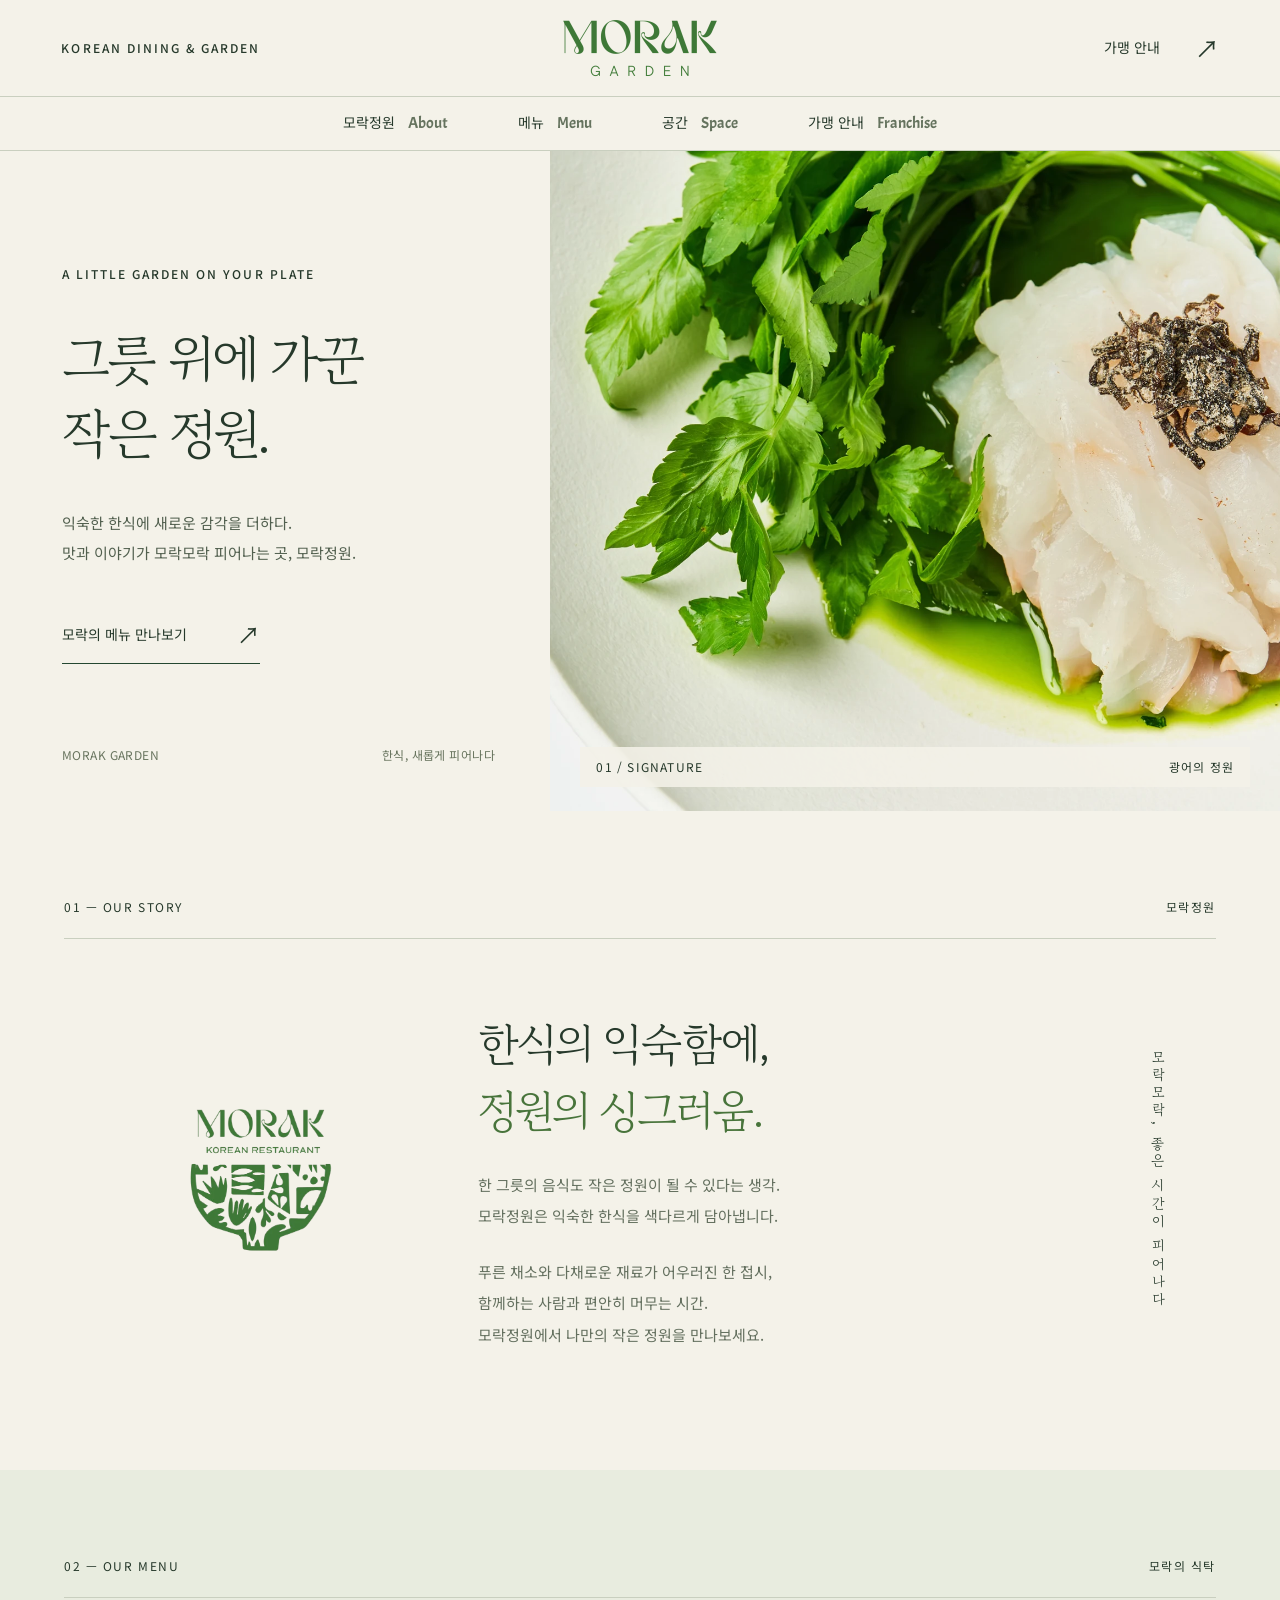
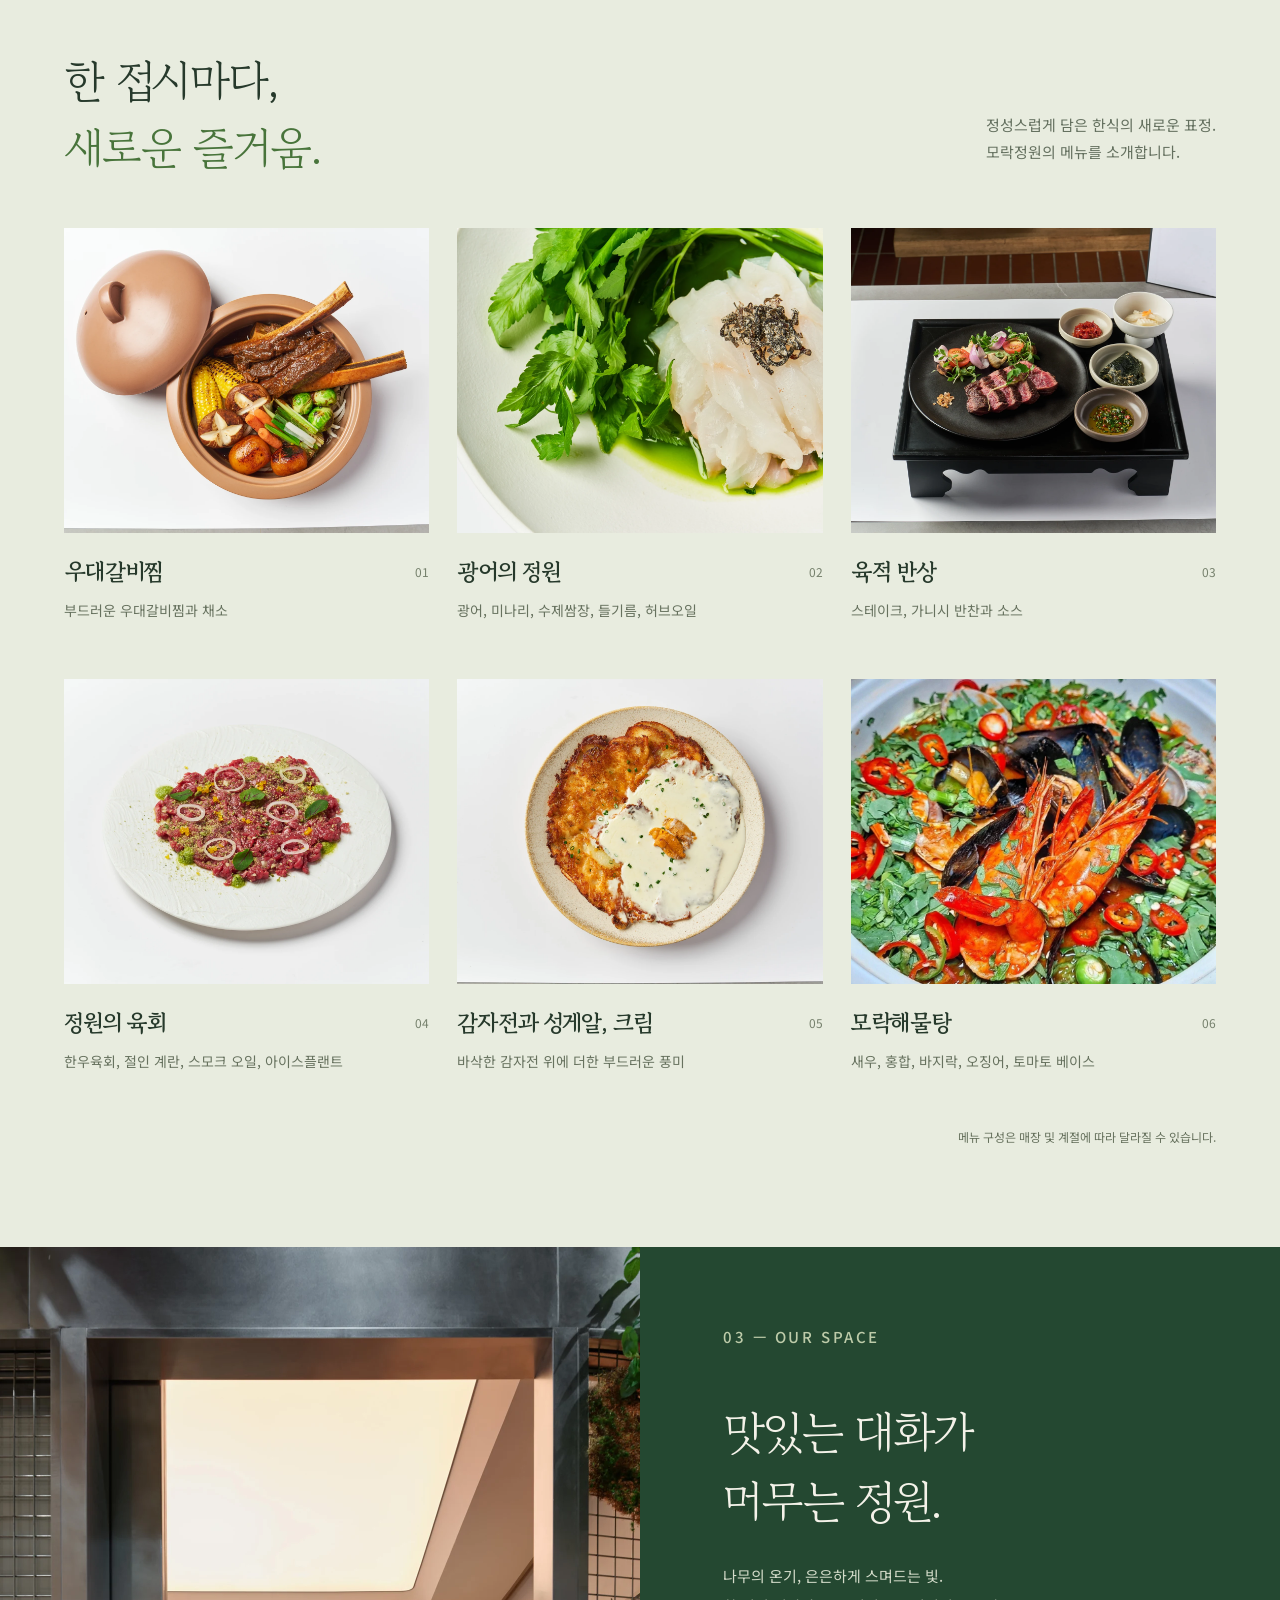
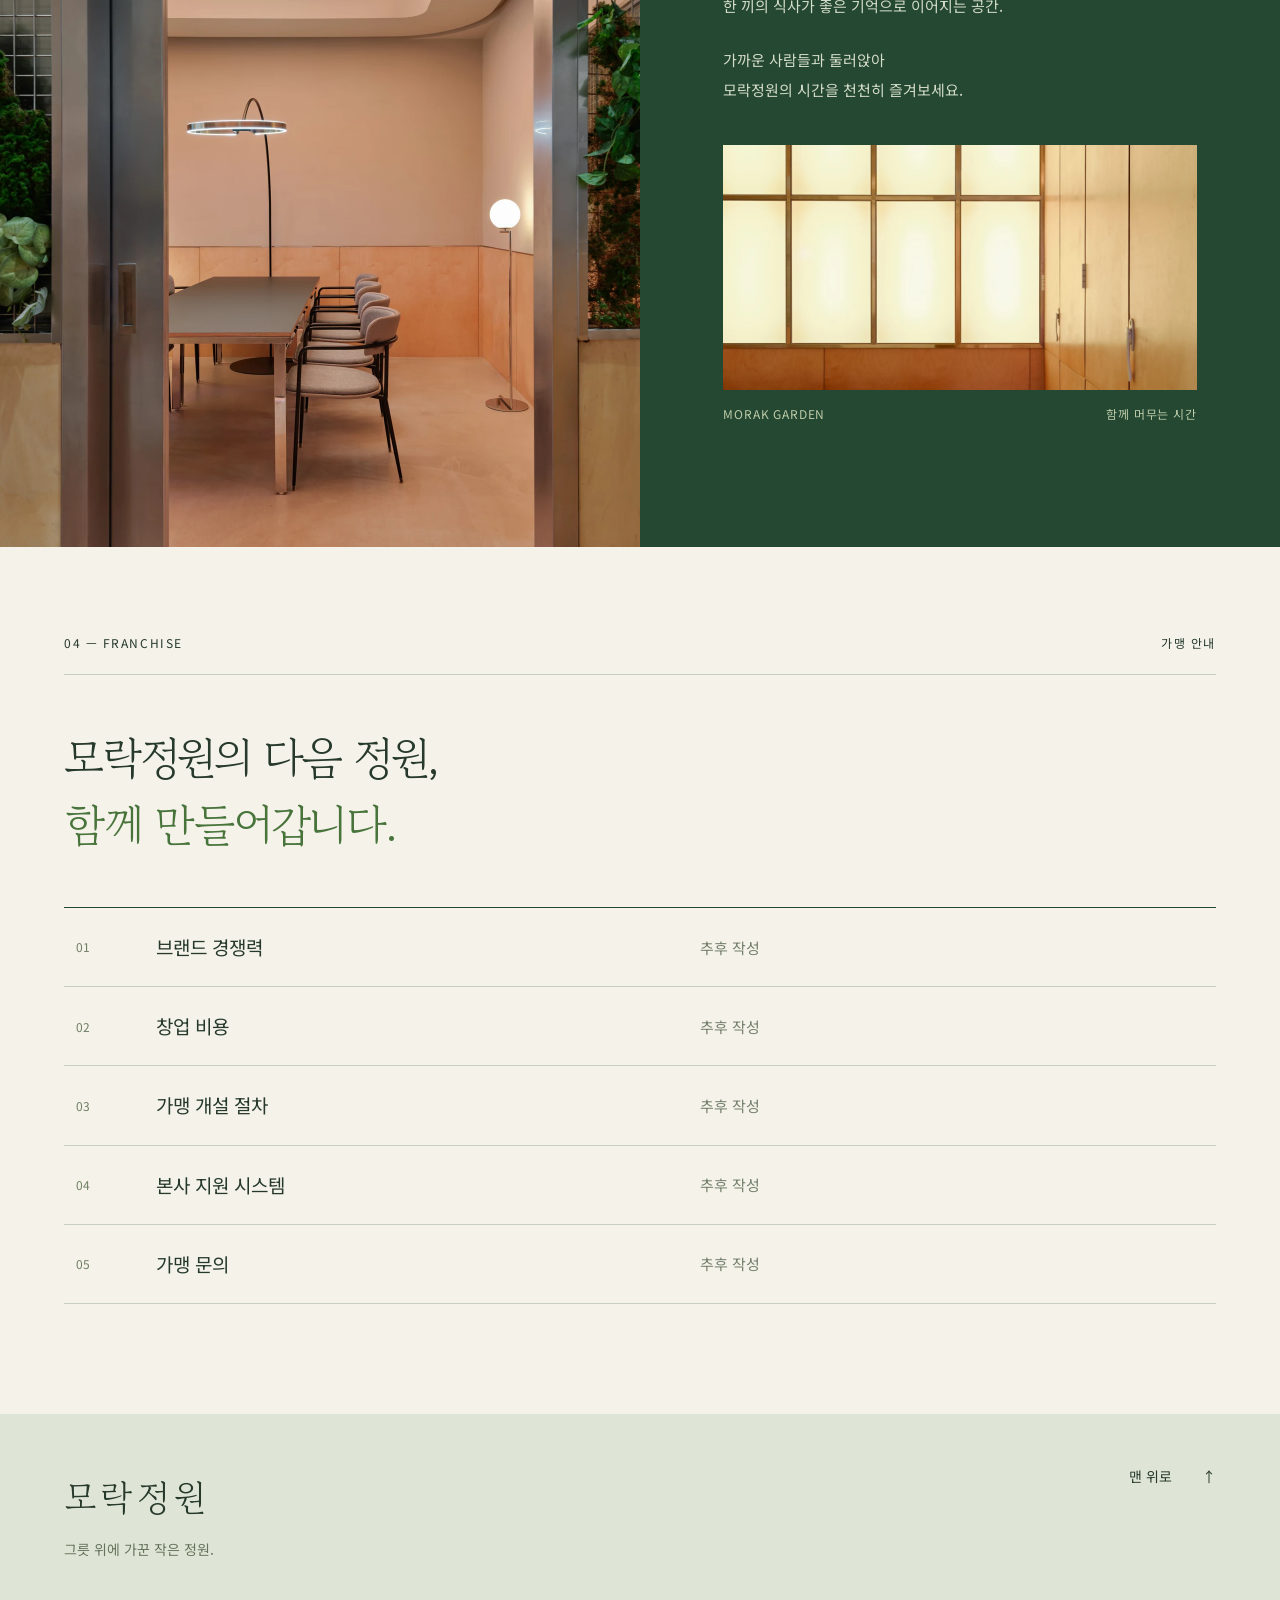
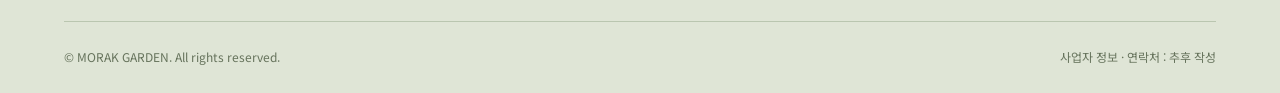
==== index.html @ 345f4d99 "Add files via upload" ====
<!doctype html>
<html lang="ko">
<head>
<meta charset="utf-8"><meta name="viewport" content="width=device-width,initial-scale=1">
<title>모락정원 | 그릇 위에 가꾼 작은 정원</title>
<meta name="description" content="그릇 위에 가꾼 작은 정원, 모락정원. 한식을 새롭게 즐기는 메뉴와 따뜻한 공간을 만나보세요.">
<link rel="icon" href="favicon.svg" type="image/svg+xml">
<link rel="preconnect" href="https://fonts.googleapis.com"><link rel="preconnect" href="https://fonts.gstatic.com" crossorigin>
<link href="https://fonts.googleapis.com/css2?family=Gowun+Batang:wght@400;700&family=Noto+Sans+KR:wght@400;500;600&family=Acme&display=swap" rel="stylesheet">
<link rel="stylesheet" href="style.css"><script src="main.js" defer></script>
</head>
<body>
<a class="skip" href="#main">본문 바로가기</a>
<header class="header">
<div class="header-top"><span class="eyebrow">KOREAN DINING & GARDEN</span><a class="brand" href="#" aria-label="모락정원 홈"><img src="assets/logo.webp" alt="MORAK GARDEN" width="170" height="66"></a><a class="inquire" href="#franchise">가맹 안내 <span aria-hidden="true">↗</span></a><button class="nav-toggle" aria-expanded="false" aria-controls="navigation" aria-label="메뉴 열기"><span></span><span></span></button></div>
<nav id="navigation" aria-label="주요 메뉴"><a href="#about">모락정원 <span>About</span></a><a href="#menu">메뉴 <span>Menu</span></a><a href="#space">공간 <span>Space</span></a><a href="#franchise">가맹 안내 <span>Franchise</span></a></nav>
</header>
<main id="main">
<section class="hero" aria-labelledby="hero-title"><div class="hero-copy"><p class="eyebrow">A LITTLE GARDEN ON YOUR PLATE</p><h1 id="hero-title">그릇 위에 가꾼<br>작은 정원.</h1><p class="hero-desc">익숙한 한식에 새로운 감각을 더하다.<br>맛과 이야기가 모락모락 피어나는 곳, 모락정원.</p><a class="text-link" href="#menu">모락의 메뉴 만나보기 <span aria-hidden="true">↗</span></a><div class="hero-foot"><span>MORAK GARDEN</span><span>한식, 새롭게 피어나다</span></div></div><div class="hero-photo"><img src="assets/flatfish.webp" alt="미나리와 초록 채소를 곁들여 정원처럼 담아낸 광어의 정원" fetchpriority="high" width="1400" height="1400"><div class="photo-caption"><span>01 / SIGNATURE</span><span>광어의 정원</span></div></div></section>
<section id="about" class="about section"><div class="section-kicker"><span>01 — OUR STORY</span><span>모락정원</span></div><div class="story"><img class="emblem" src="assets/emblem.webp" alt="모락정원 브랜드 심볼" width="160" height="190" loading="lazy"><div><h2>한식의 익숙함에,<br><em>정원의 싱그러움.</em></h2><p>한 그릇의 음식도 작은 정원이 될 수 있다는 생각.<br>모락정원은 익숙한 한식을 색다르게 담아냅니다.</p><p>푸른 채소와 다채로운 재료가 어우러진 한 접시,<br>함께하는 사람과 편안히 머무는 시간.<br>모락정원에서 나만의 작은 정원을 만나보세요.</p></div><span class="vertical">모락모락, 좋은 시간이 피어나다</span></div></section>
<section id="menu" class="menu-section section"><div class="section-kicker"><span>02 — OUR MENU</span><span>모락의 식탁</span></div><div class="section-heading"><h2>한 접시마다,<br><em>새로운 즐거움.</em></h2><p>정성스럽게 담은 한식의 새로운 표정.<br>모락정원의 메뉴를 소개합니다.</p></div><div class="menu-grid">
<article class="dish"><div class="dish-image"><img src="assets/galbi.webp" alt="채소와 함께 담긴 우대갈비찜" width="1000" height="800" loading="lazy"></div><div class="dish-title"><h3>우대갈비찜</h3><span>01</span></div><p>부드러운 우대갈비찜과 채소</p></article>
<article class="dish"><div class="dish-image"><img src="assets/flatfish.webp" alt="미나리와 광어가 어우러진 광어의 정원" width="1000" height="800" loading="lazy"></div><div class="dish-title"><h3>광어의 정원</h3><span>02</span></div><p>광어, 미나리, 수제쌈장, 들기름, 허브오일</p></article>
<article class="dish"><div class="dish-image"><img src="assets/yukjeok.webp" alt="스테이크와 반찬으로 구성된 육적 반상" width="1000" height="800" loading="lazy"></div><div class="dish-title"><h3>육적 반상</h3><span>03</span></div><p>스테이크, 가니시 반찬과 소스</p></article>
<article class="dish"><div class="dish-image"><img src="assets/tartare.webp" alt="꽃처럼 펼쳐 담은 정원의 육회" width="1000" height="800" loading="lazy"></div><div class="dish-title"><h3>정원의 육회</h3><span>04</span></div><p>한우육회, 절인 계란, 스모크 오일, 아이스플랜트</p></article>
<article class="dish"><div class="dish-image"><img src="assets/potato.webp" alt="크림을 곁들인 노릇한 감자전" width="1000" height="800" loading="lazy"></div><div class="dish-title"><h3>감자전과 성게알, 크림</h3><span>05</span></div><p>바삭한 감자전 위에 더한 부드러운 풍미</p></article>
<article class="dish"><div class="dish-image"><img src="assets/seafood.webp" alt="새우와 조개를 푸짐하게 담은 모락해물탕" width="1000" height="800" loading="lazy"></div><div class="dish-title"><h3>모락해물탕</h3><span>06</span></div><p>새우, 홍합, 바지락, 오징어, 토마토 베이스</p></article>
</div><p class="menu-note">메뉴 구성은 매장 및 계절에 따라 달라질 수 있습니다.</p></section>
<section id="space" class="space-section"><div class="space-photo"><img src="assets/room.webp" alt="나무 테이블과 따뜻한 조명이 있는 모락정원의 공간" width="1100" height="1500" loading="lazy"></div><div class="space-copy"><p class="eyebrow">03 — OUR SPACE</p><h2>맛있는 대화가<br>머무는 정원.</h2><p>나무의 온기, 은은하게 스며드는 빛.<br>한 끼의 식사가 좋은 기억으로 이어지는 공간.</p><p>가까운 사람들과 둘러앉아<br>모락정원의 시간을 천천히 즐겨보세요.</p><img src="assets/space.webp" alt="창을 통해 은은한 빛이 들어오는 모락정원 테이블" width="700" height="650" loading="lazy"><div class="space-caption"><span>MORAK GARDEN</span><span>함께 머무는 시간</span></div></div></section>
<section id="franchise" class="franchise section"><div class="section-kicker"><span>04 — FRANCHISE</span><span>가맹 안내</span></div><div class="section-heading"><h2>모락정원의 다음 정원,<br><em>함께 만들어갑니다.</em></h2></div><div class="franchise-list"><div><span>01</span><h3>브랜드 경쟁력</h3><p>추후 작성</p></div><div><span>02</span><h3>창업 비용</h3><p>추후 작성</p></div><div><span>03</span><h3>가맹 개설 절차</h3><p>추후 작성</p></div><div><span>04</span><h3>본사 지원 시스템</h3><p>추후 작성</p></div><div><span>05</span><h3>가맹 문의</h3><p>추후 작성</p></div></div></section>
</main>
<footer><div class="footer-main"><div><div class="footer-logo">모락정원</div><p>그릇 위에 가꾼 작은 정원.</p></div><a href="#" class="top-link">맨 위로 <span aria-hidden="true">↑</span></a></div><div class="footer-bottom"><span>© MORAK GARDEN. All rights reserved.</span><span>사업자 정보 · 연락처 : 추후 작성</span></div></footer>
</body></html>
---- style.css ----
:root{--green:#244831;--brand:#48743b;--cream:#f4f2e9;--ink:#26392b;--line:#c9cfbf;--serif:'Gowun Batang',Batang,serif;--sans:'Noto Sans KR','Malgun Gothic',sans-serif}*{box-sizing:border-box}html{scroll-behavior:smooth;scroll-padding-top:142px}body{margin:0;color:var(--ink);background:var(--cream);font:16px/1.8 var(--sans);word-break:keep-all}a{color:inherit;text-decoration:none}button{font:inherit}img{max-width:100%;display:block}a:focus-visible,button:focus-visible{outline:3px solid #a27034;outline-offset:6px}.skip{position:fixed;top:-80px;left:10px;z-index:20;background:white;padding:12px}.skip:focus{top:10px}.header{background:var(--cream);position:sticky;top:0;z-index:10}.header-top{height:97px;display:flex;align-items:center;justify-content:space-between;max-width:1440px;margin:auto;padding:0 4.8%;position:relative;border-bottom:1px solid var(--line)}.eyebrow{font-size:12px;letter-spacing:.17em;font-weight:500}.brand{position:absolute;left:50%;transform:translateX(-50%)}.brand img{width:160px;height:66px;object-fit:cover}.inquire{font-size:14px;display:flex;gap:35px;align-items:center}.inquire span{font-size:24px}nav{display:flex;justify-content:center;gap:70px;align-items:center;height:54px;border-bottom:1px solid var(--line)}nav a{font-size:14px}nav a span{font-family:'Acme',sans-serif;margin-left:9px;font-size:16px;color:#65735e}nav a:hover{color:var(--brand)}.nav-toggle{display:none}.hero{display:grid;grid-template-columns:43% 57%;min-height:660px}.hero-copy{padding:85px 10% 30px 11.2%;display:flex;flex-direction:column;justify-content:center}.hero h1{font-family:var(--serif);font-size:clamp(38px,4.2vw,68px);font-weight:400;letter-spacing:-.065em;line-height:1.38;margin:24px 0}.hero-desc{font-size:15px;line-height:2;color:#52604f}.text-link{align-self:flex-start;font-size:14px;display:flex;gap:50px;align-items:center;border-bottom:1px solid var(--green);padding:8px 0;margin-top:23px}.text-link span{font-size:23px}.hero-foot{margin-top:80px;display:flex;justify-content:space-between;gap:20px;font-size:12px;letter-spacing:.04em;color:#69755f}.hero-photo{position:relative;overflow:hidden;background:#e9eae5}.hero-photo>img{height:100%;width:100%;object-fit:cover;min-height:660px}.photo-caption{position:absolute;left:30px;right:30px;bottom:24px;display:flex;justify-content:space-between;font-size:12px;letter-spacing:.1em;background:#f4f2e9df;padding:9px 16px}.section{padding:85px max(5%,calc((100vw - 1320px)/2)) 100px}.section-kicker{display:flex;justify-content:space-between;padding-bottom:20px;border-bottom:1px solid var(--line);font-size:12px;letter-spacing:.13em}.story{display:grid;grid-template-columns:1fr 2fr auto;align-items:center;gap:70px;padding:70px 4% 20px}.emblem{width:165px;height:200px;object-fit:contain;margin:auto}.story h2,.section-heading h2,.space-copy h2{font-family:var(--serif);font-size:clamp(32px,3.5vw,49px);line-height:1.5;font-weight:400;letter-spacing:-.05em;margin:0 0 26px}em{font-style:normal;color:var(--brand)}.story p{color:#64705f;font-size:15px;line-height:2.1;margin:24px 0 0}.vertical{writing-mode:vertical-rl;letter-spacing:.26em;font-size:14px;font-family:var(--serif)}.menu-section{background:#e8ecdf}.section-heading{display:flex;justify-content:space-between;gap:30px;align-items:end;margin:48px 0}.section-heading h2{margin:0}.section-heading>p{font-size:15px;color:#64705f}.menu-grid{display:grid;grid-template-columns:repeat(3,1fr);gap:50px 28px}.dish-image{overflow:hidden;aspect-ratio:1.2;background:white}.dish-image img{width:100%;height:100%;object-fit:cover;transition:transform .7s}.dish:hover img{transform:scale(1.045)}.dish-title{display:flex;justify-content:space-between;align-items:center;margin-top:18px}.dish-title h3{font-family:var(--serif);font-weight:700;font-size:23px;margin:0;letter-spacing:-.05em}.dish-title span{font-size:12px;color:#76816d}.dish p{font-size:14px;color:#67725f;margin:6px 0}.menu-note{margin:45px 0 0;font-size:12px;color:#66715d;text-align:right}.space-section{display:grid;grid-template-columns:1fr 1fr;background:var(--green);color:var(--cream)}.space-photo{min-height:900px}.space-photo img{height:100%;width:100%;object-fit:cover}.space-copy{padding:75px 13% 55px}.space-copy .eyebrow{color:#bdcba9;margin:0 0 45px}.space-copy h2{font-size:46px}.space-copy p{font-size:15px;line-height:2;color:#d3dbc9;margin:24px 0}.space-copy>img{width:100%;height:245px;object-fit:cover;margin-top:40px}.space-caption{display:flex;justify-content:space-between;font-size:12px;letter-spacing:.07em;margin-top:13px;color:#bdcba9}.franchise{padding-bottom:110px}.franchise-list{margin-top:50px;border-top:1px solid var(--green)}.franchise-list>div{display:grid;grid-template-columns:80px 1fr 1fr;align-items:center;border-bottom:1px solid var(--line);padding:22px 12px}.franchise-list span{font-size:12px;color:#6f7f64}.franchise-list h3{font-size:19px;font-weight:400;margin:0}.franchise-list p{color:#75806d;font-size:15px;margin:0;padding-left:20px}footer{background:#dfe5d6;padding:50px 5% 25px}.footer-main{display:flex;align-items:start;justify-content:space-between}.footer-logo{font-family:var(--serif);font-size:36px;letter-spacing:.12em}.footer-main p{font-size:14px;margin-top:8px;color:#66735c}.top-link{font-size:14px;display:flex;gap:30px}.footer-bottom{border-top:1px solid #bac6b0;padding-top:24px;margin-top:45px;display:flex;justify-content:space-between;font-size:12px;color:#66735c}@media(min-width:1600px){.hero{min-height:740px}.hero-photo>img{min-height:740px}}@media(max-width:1000px){.header-top>.eyebrow{font-size:10px;max-width:120px}.hero-copy{padding-top:45px}.hero-foot{flex-direction:column;gap:2px}.hero{min-height:580px}.hero-photo>img{min-height:580px}.story{gap:35px;grid-template-columns:1fr 2.5fr}.vertical{display:none}.space-photo{min-height:780px}.space-copy{padding:55px 9%}.space-copy h2{font-size:36px}.dish-title h3{font-size:20px}}@media(max-width:700px){html{scroll-padding-top:80px}.header-top{height:78px;padding:0 6%}.header-top>.eyebrow,.inquire{display:none}.brand{left:6%;transform:none}.brand img{width:132px;height:55px}.nav-toggle{display:flex;flex-direction:column;gap:7px;background:none;border:0;margin-left:auto;padding:14px 0 14px 14px}.nav-toggle span{width:25px;height:1px;background:var(--green)}nav{display:none;height:auto;gap:0;padding:15px 6% 24px}nav.open{display:flex;flex-direction:column;align-items:stretch}nav a{padding:10px 0;border-bottom:1px solid var(--line)}nav a span{float:right}.hero{grid-template-columns:1fr;min-height:0}.hero-copy{padding:38px 7% 33px}.hero .eyebrow{font-size:10px;margin-bottom:0}.hero h1{font-size:43px;line-height:1.4;margin:20px 0 16px}.hero-desc{font-size:14px}.hero-foot{display:none}.text-link{margin-top:12px}.hero-photo{height:400px}.hero-photo>img{min-height:0;height:100%;object-position:center}.photo-caption{left:18px;right:18px;bottom:16px;font-size:10px}.section{padding:55px 6% 65px}.section-kicker{font-size:10px}.story{padding:42px 0 0;display:flex;flex-direction:column;align-items:flex-start;gap:28px}.emblem{width:105px;height:130px;margin:0}.story h2,.section-heading h2{font-size:32px}.story p{font-size:14px}.section-heading{display:block;margin:35px 0}.section-heading>p{font-size:14px;margin:22px 0 0}.menu-grid{grid-template-columns:repeat(2,1fr);gap:30px 14px}.dish-image{aspect-ratio:1}.dish-title{align-items:flex-start;gap:4px;margin-top:12px}.dish-title h3{font-size:18px;line-height:1.55}.dish-title span{font-size:10px;padding-top:4px}.dish p{font-size:12px;line-height:1.8}.menu-note{text-align:left}.space-section{grid-template-columns:1fr}.space-photo{min-height:0;height:520px}.space-copy{padding:42px 7%}.space-copy .eyebrow{margin-bottom:25px}.space-copy h2{font-size:36px}.space-copy>img{height:260px;margin-top:30px}.franchise-list>div{grid-template-columns:35px 1fr 90px;padding:23px 0;gap:8px}.franchise-list h3{font-size:16px}.franchise-list p{font-size:14px;padding:0;text-align:right}.footer-bottom{flex-direction:column;gap:12px}.footer-logo{font-size:29px}.top-link{font-size:12px;gap:18px}}@media(prefers-reduced-motion:reduce){html{scroll-behavior:auto}.dish-image img{transition:none}}
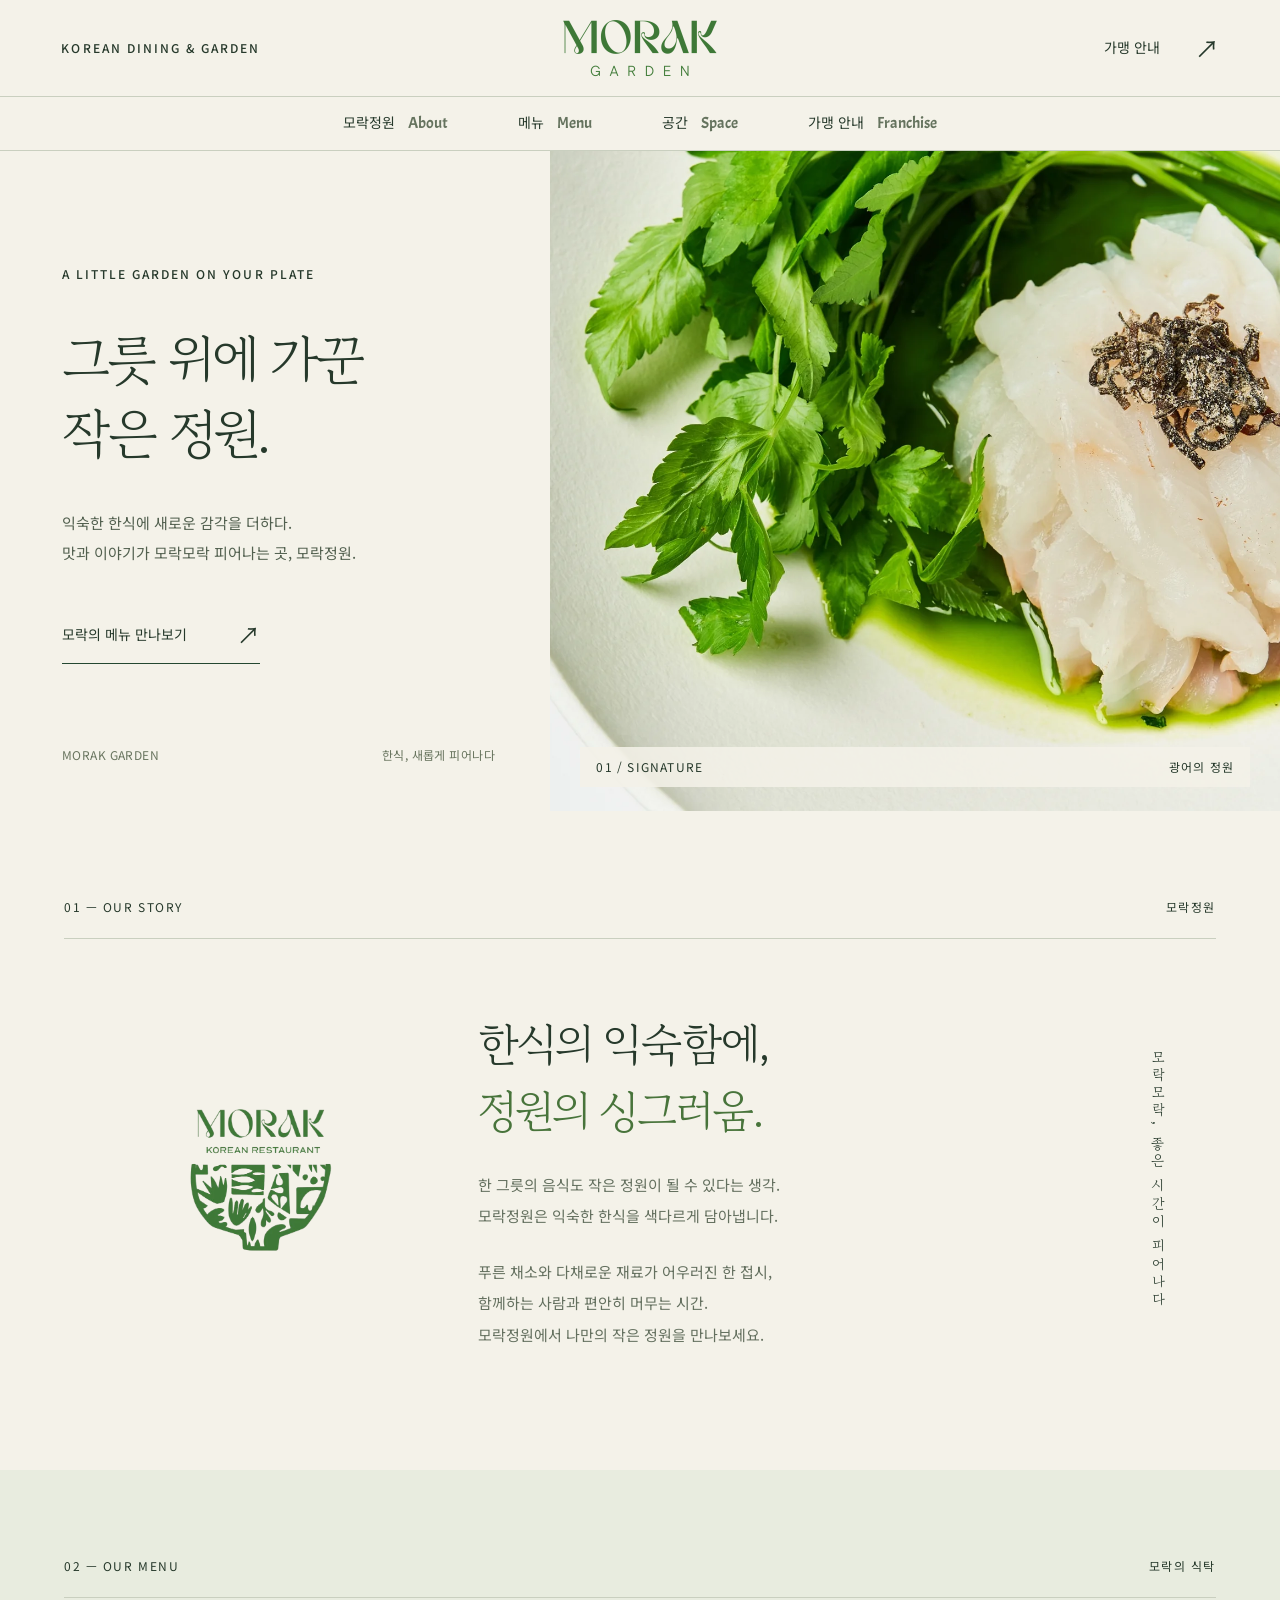
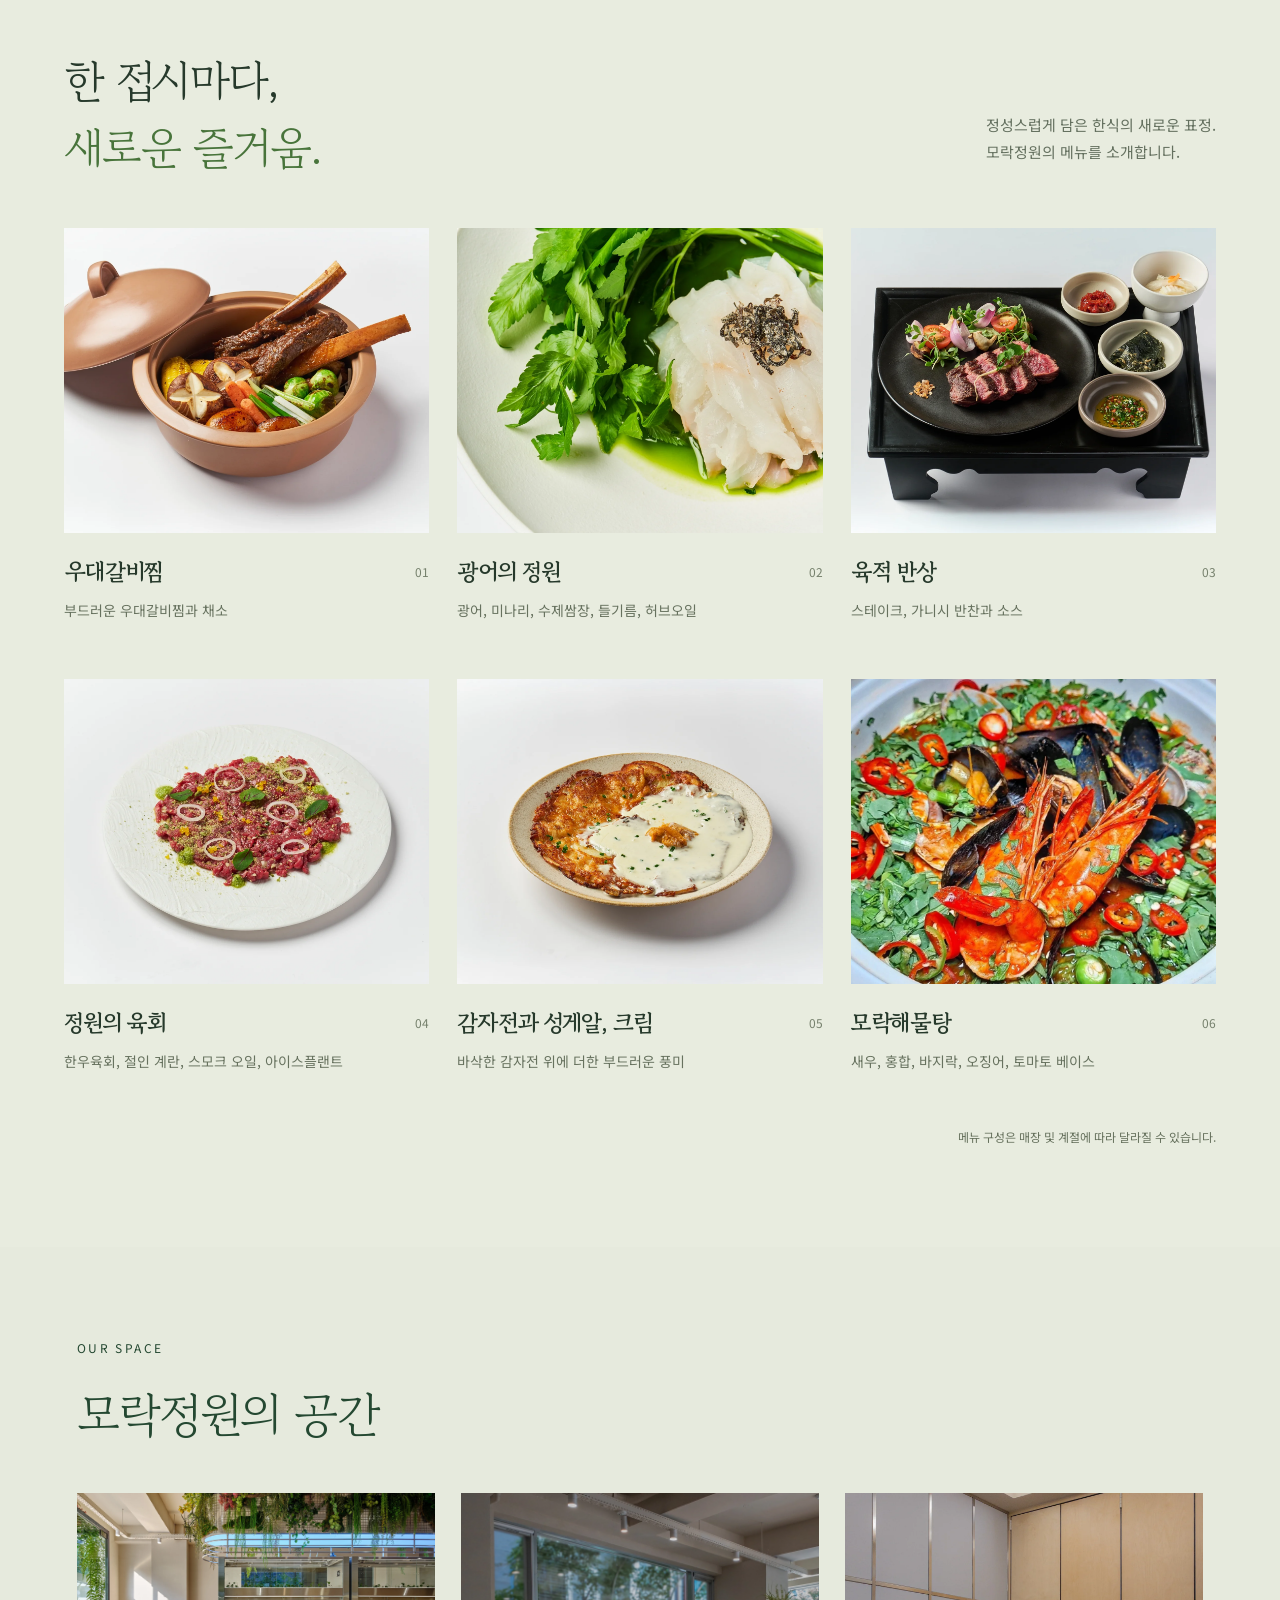
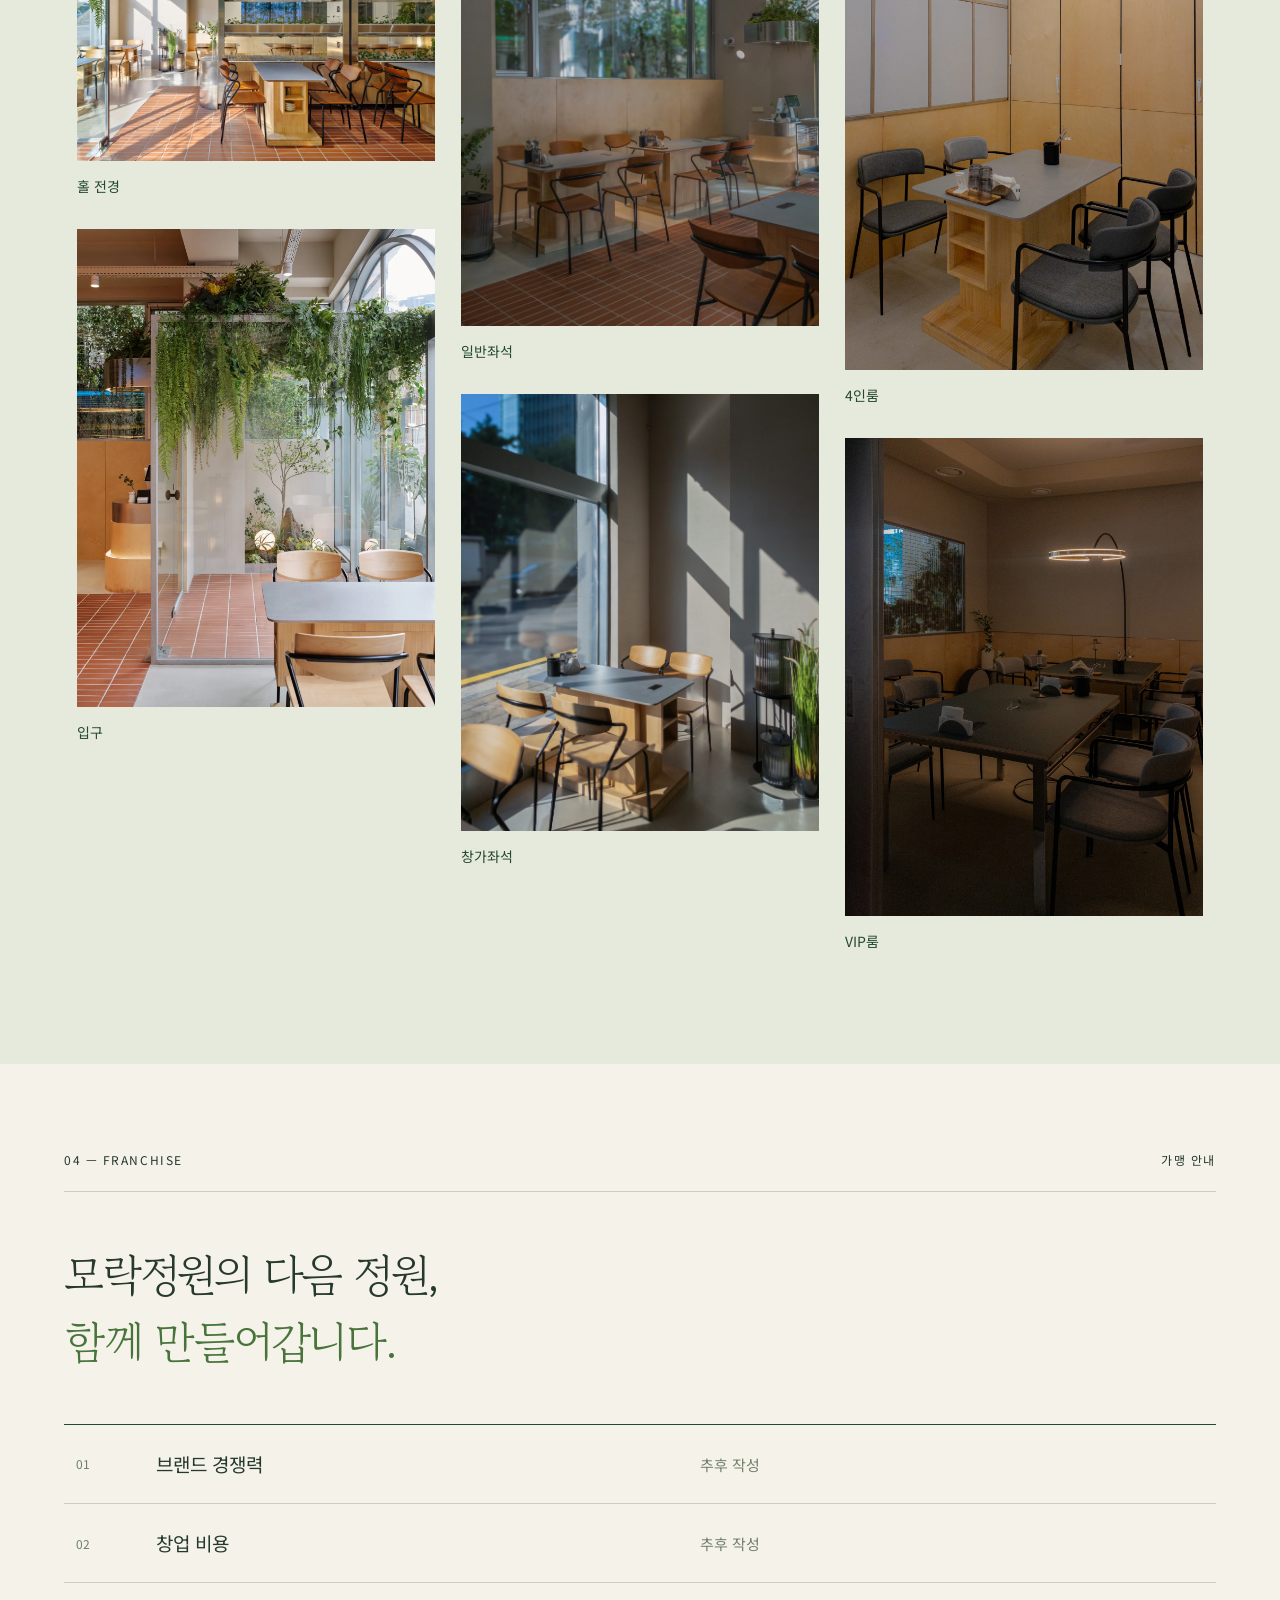
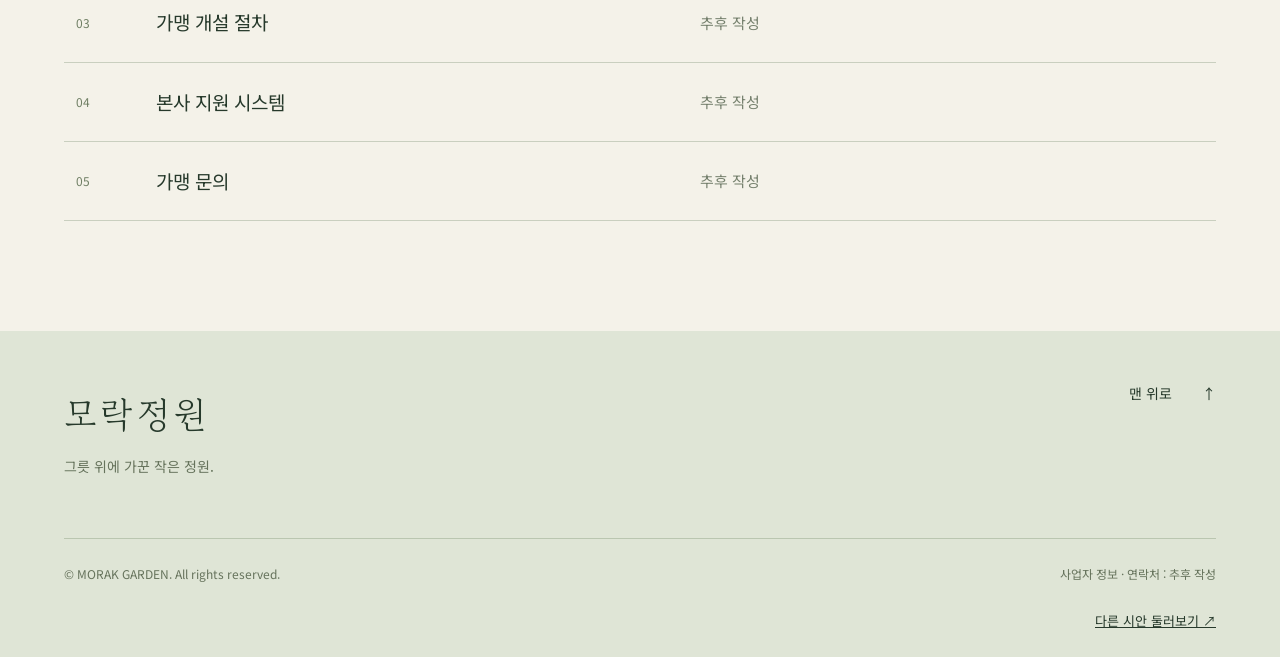
==== commit 5402c2a9: "Update three designs with current restaurant photos and space gallery" ====
--- a/index.html
+++ b/index.html
@@ -8,7 +8,7 @@
 <link rel="preconnect" href="https://fonts.googleapis.com"><link rel="preconnect" href="https://fonts.gstatic.com" crossorigin>
 <link href="https://fonts.googleapis.com/css2?family=Gowun+Batang:wght@400;700&family=Noto+Sans+KR:wght@400;500;600&family=Acme&display=swap" rel="stylesheet">
 <link rel="stylesheet" href="style.css"><script src="main.js" defer></script>
-</head>
+<link rel="stylesheet" href="designs/interiors.css"><script src="designs/spaces.js" defer></script></head>
 <body>
 <a class="skip" href="#main">본문 바로가기</a>
 <header class="header">
@@ -16,18 +16,17 @@
 <nav id="navigation" aria-label="주요 메뉴"><a href="#about">모락정원 <span>About</span></a><a href="#menu">메뉴 <span>Menu</span></a><a href="#space">공간 <span>Space</span></a><a href="#franchise">가맹 안내 <span>Franchise</span></a></nav>
 </header>
 <main id="main">
-<section class="hero" aria-labelledby="hero-title"><div class="hero-copy"><p class="eyebrow">A LITTLE GARDEN ON YOUR PLATE</p><h1 id="hero-title">그릇 위에 가꾼<br>작은 정원.</h1><p class="hero-desc">익숙한 한식에 새로운 감각을 더하다.<br>맛과 이야기가 모락모락 피어나는 곳, 모락정원.</p><a class="text-link" href="#menu">모락의 메뉴 만나보기 <span aria-hidden="true">↗</span></a><div class="hero-foot"><span>MORAK GARDEN</span><span>한식, 새롭게 피어나다</span></div></div><div class="hero-photo"><img src="assets/flatfish.webp" alt="미나리와 초록 채소를 곁들여 정원처럼 담아낸 광어의 정원" fetchpriority="high" width="1400" height="1400"><div class="photo-caption"><span>01 / SIGNATURE</span><span>광어의 정원</span></div></div></section>
+<section class="hero" aria-labelledby="hero-title"><div class="hero-copy"><p class="eyebrow">A LITTLE GARDEN ON YOUR PLATE</p><h1 id="hero-title">그릇 위에 가꾼<br>작은 정원.</h1><p class="hero-desc">익숙한 한식에 새로운 감각을 더하다.<br>맛과 이야기가 모락모락 피어나는 곳, 모락정원.</p><a class="text-link" href="#menu">모락의 메뉴 만나보기 <span aria-hidden="true">↗</span></a><div class="hero-foot"><span>MORAK GARDEN</span><span>한식, 새롭게 피어나다</span></div></div><div class="hero-photo"><img src="assets/food-flatfish.webp" alt="미나리와 초록 채소를 곁들여 정원처럼 담아낸 광어의 정원" fetchpriority="high" width="1800" height="1200"><div class="photo-caption"><span>01 / SIGNATURE</span><span>광어의 정원</span></div></div></section>
 <section id="about" class="about section"><div class="section-kicker"><span>01 — OUR STORY</span><span>모락정원</span></div><div class="story"><img class="emblem" src="assets/emblem.webp" alt="모락정원 브랜드 심볼" width="160" height="190" loading="lazy"><div><h2>한식의 익숙함에,<br><em>정원의 싱그러움.</em></h2><p>한 그릇의 음식도 작은 정원이 될 수 있다는 생각.<br>모락정원은 익숙한 한식을 색다르게 담아냅니다.</p><p>푸른 채소와 다채로운 재료가 어우러진 한 접시,<br>함께하는 사람과 편안히 머무는 시간.<br>모락정원에서 나만의 작은 정원을 만나보세요.</p></div><span class="vertical">모락모락, 좋은 시간이 피어나다</span></div></section>
 <section id="menu" class="menu-section section"><div class="section-kicker"><span>02 — OUR MENU</span><span>모락의 식탁</span></div><div class="section-heading"><h2>한 접시마다,<br><em>새로운 즐거움.</em></h2><p>정성스럽게 담은 한식의 새로운 표정.<br>모락정원의 메뉴를 소개합니다.</p></div><div class="menu-grid">
-<article class="dish"><div class="dish-image"><img src="assets/galbi.webp" alt="채소와 함께 담긴 우대갈비찜" width="1000" height="800" loading="lazy"></div><div class="dish-title"><h3>우대갈비찜</h3><span>01</span></div><p>부드러운 우대갈비찜과 채소</p></article>
-<article class="dish"><div class="dish-image"><img src="assets/flatfish.webp" alt="미나리와 광어가 어우러진 광어의 정원" width="1000" height="800" loading="lazy"></div><div class="dish-title"><h3>광어의 정원</h3><span>02</span></div><p>광어, 미나리, 수제쌈장, 들기름, 허브오일</p></article>
-<article class="dish"><div class="dish-image"><img src="assets/yukjeok.webp" alt="스테이크와 반찬으로 구성된 육적 반상" width="1000" height="800" loading="lazy"></div><div class="dish-title"><h3>육적 반상</h3><span>03</span></div><p>스테이크, 가니시 반찬과 소스</p></article>
-<article class="dish"><div class="dish-image"><img src="assets/tartare.webp" alt="꽃처럼 펼쳐 담은 정원의 육회" width="1000" height="800" loading="lazy"></div><div class="dish-title"><h3>정원의 육회</h3><span>04</span></div><p>한우육회, 절인 계란, 스모크 오일, 아이스플랜트</p></article>
-<article class="dish"><div class="dish-image"><img src="assets/potato.webp" alt="크림을 곁들인 노릇한 감자전" width="1000" height="800" loading="lazy"></div><div class="dish-title"><h3>감자전과 성게알, 크림</h3><span>05</span></div><p>바삭한 감자전 위에 더한 부드러운 풍미</p></article>
-<article class="dish"><div class="dish-image"><img src="assets/seafood.webp" alt="새우와 조개를 푸짐하게 담은 모락해물탕" width="1000" height="800" loading="lazy"></div><div class="dish-title"><h3>모락해물탕</h3><span>06</span></div><p>새우, 홍합, 바지락, 오징어, 토마토 베이스</p></article>
+<article class="dish"><div class="dish-image"><img src="assets/food-galbi.webp" alt="채소와 함께 담긴 우대갈비찜" width="1800" height="1200" loading="lazy"></div><div class="dish-title"><h3>우대갈비찜</h3><span>01</span></div><p>부드러운 우대갈비찜과 채소</p></article>
+<article class="dish"><div class="dish-image"><img src="assets/food-flatfish.webp" alt="미나리와 광어가 어우러진 광어의 정원" width="1800" height="1200" loading="lazy"></div><div class="dish-title"><h3>광어의 정원</h3><span>02</span></div><p>광어, 미나리, 수제쌈장, 들기름, 허브오일</p></article>
+<article class="dish"><div class="dish-image"><img src="assets/food-yukjeok.webp" alt="스테이크와 반찬으로 구성된 육적 반상" width="1800" height="1200" loading="lazy"></div><div class="dish-title"><h3>육적 반상</h3><span>03</span></div><p>스테이크, 가니시 반찬과 소스</p></article>
+<article class="dish"><div class="dish-image"><img src="assets/food-tartare.webp" alt="꽃처럼 펼쳐 담은 정원의 육회" width="1800" height="1200" loading="lazy"></div><div class="dish-title"><h3>정원의 육회</h3><span>04</span></div><p>한우육회, 절인 계란, 스모크 오일, 아이스플랜트</p></article>
+<article class="dish"><div class="dish-image"><img src="assets/food-potato.webp" alt="크림을 곁들인 노릇한 감자전" width="1800" height="1200" loading="lazy"></div><div class="dish-title"><h3>감자전과 성게알, 크림</h3><span>05</span></div><p>바삭한 감자전 위에 더한 부드러운 풍미</p></article>
+<article class="dish"><div class="dish-image"><img src="assets/food-seafood.webp" alt="새우와 조개를 푸짐하게 담은 모락해물탕" width="1078" height="1072" loading="lazy"></div><div class="dish-title"><h3>모락해물탕</h3><span>06</span></div><p>새우, 홍합, 바지락, 오징어, 토마토 베이스</p></article>
 </div><p class="menu-note">메뉴 구성은 매장 및 계절에 따라 달라질 수 있습니다.</p></section>
-<section id="space" class="space-section"><div class="space-photo"><img src="assets/room.webp" alt="나무 테이블과 따뜻한 조명이 있는 모락정원의 공간" width="1100" height="1500" loading="lazy"></div><div class="space-copy"><p class="eyebrow">03 — OUR SPACE</p><h2>맛있는 대화가<br>머무는 정원.</h2><p>나무의 온기, 은은하게 스며드는 빛.<br>한 끼의 식사가 좋은 기억으로 이어지는 공간.</p><p>가까운 사람들과 둘러앉아<br>모락정원의 시간을 천천히 즐겨보세요.</p><img src="assets/space.webp" alt="창을 통해 은은한 빛이 들어오는 모락정원 테이블" width="700" height="650" loading="lazy"><div class="space-caption"><span>MORAK GARDEN</span><span>함께 머무는 시간</span></div></div></section>
-<section id="franchise" class="franchise section"><div class="section-kicker"><span>04 — FRANCHISE</span><span>가맹 안내</span></div><div class="section-heading"><h2>모락정원의 다음 정원,<br><em>함께 만들어갑니다.</em></h2></div><div class="franchise-list"><div><span>01</span><h3>브랜드 경쟁력</h3><p>추후 작성</p></div><div><span>02</span><h3>창업 비용</h3><p>추후 작성</p></div><div><span>03</span><h3>가맹 개설 절차</h3><p>추후 작성</p></div><div><span>04</span><h3>본사 지원 시스템</h3><p>추후 작성</p></div><div><span>05</span><h3>가맹 문의</h3><p>추후 작성</p></div></div></section>
+<section id="space" class="morak-spaces" aria-labelledby="space-title"><div class="morak-space-heading"><p>OUR SPACE</p><h2 id="space-title">모락정원의 공간</h2></div><div class="morak-space-gallery"><figure><a href="assets/space-hall.webp" target="_blank" rel="noopener" aria-label="홀 전경 사진 크게 보기"><img src="assets/space-hall.webp" alt="홀 전경" width="1800" height="1350" loading="lazy"></a><figcaption>홀 전경</figcaption></figure><figure><a href="assets/space-entrance.webp" target="_blank" rel="noopener" aria-label="입구 사진 크게 보기"><img src="assets/space-entrance.webp" alt="입구" width="1350" height="1800" loading="lazy"></a><figcaption>입구</figcaption></figure><figure><a href="assets/space-seating.webp" target="_blank" rel="noopener" aria-label="일반좌석 사진 크게 보기"><img src="assets/space-seating.webp" alt="일반좌석" width="1487" height="1800" loading="lazy"></a><figcaption>일반좌석</figcaption></figure><figure><a href="assets/space-window.webp" target="_blank" rel="noopener" aria-label="창가좌석 사진 크게 보기"><img src="assets/space-window.webp" alt="창가좌석" width="1477" height="1800" loading="lazy"></a><figcaption>창가좌석</figcaption></figure><figure><a href="assets/space-room-four.webp" target="_blank" rel="noopener" aria-label="4인룸 사진 크게 보기"><img src="assets/space-room-four.webp" alt="4인룸" width="1350" height="1800" loading="lazy"></a><figcaption>4인룸</figcaption></figure><figure><a href="assets/space-vip.webp" target="_blank" rel="noopener" aria-label="VIP룸 사진 크게 보기"><img src="assets/space-vip.webp" alt="VIP룸" width="1350" height="1800" loading="lazy"></a><figcaption>VIP룸</figcaption></figure></div></section><section id="franchise" class="franchise section"><div class="section-kicker"><span>04 — FRANCHISE</span><span>가맹 안내</span></div><div class="section-heading"><h2>모락정원의 다음 정원,<br><em>함께 만들어갑니다.</em></h2></div><div class="franchise-list"><div><span>01</span><h3>브랜드 경쟁력</h3><p>추후 작성</p></div><div><span>02</span><h3>창업 비용</h3><p>추후 작성</p></div><div><span>03</span><h3>가맹 개설 절차</h3><p>추후 작성</p></div><div><span>04</span><h3>본사 지원 시스템</h3><p>추후 작성</p></div><div><span>05</span><h3>가맹 문의</h3><p>추후 작성</p></div></div></section>
 </main>
-<footer><div class="footer-main"><div><div class="footer-logo">모락정원</div><p>그릇 위에 가꾼 작은 정원.</p></div><a href="#" class="top-link">맨 위로 <span aria-hidden="true">↑</span></a></div><div class="footer-bottom"><span>© MORAK GARDEN. All rights reserved.</span><span>사업자 정보 · 연락처 : 추후 작성</span></div></footer>
+<footer><div class="footer-main"><div><div class="footer-logo">모락정원</div><p>그릇 위에 가꾼 작은 정원.</p></div><a href="#" class="top-link">맨 위로 <span aria-hidden="true">↑</span></a></div><div class="footer-bottom"><span>© MORAK GARDEN. All rights reserved.</span><span>사업자 정보 · 연락처 : 추후 작성</span></div><a class="compare-return" href="designs/">다른 시안 둘러보기 ↗</a></footer>
 </body></html>
--- a/designs/interiors.css
+++ b/designs/interiors.css
@@ -0,0 +1,10 @@
+
+.morak-spaces{padding:90px 6% 110px;background:#e6eadd;color:#244831;scroll-margin-top:80px}
+.morak-space-heading{margin-bottom:44px}.morak-space-heading p{font-size:12px;letter-spacing:.2em;margin:0 0 18px}
+.morak-space-heading h2{font-family:'Gowun Batang',serif;font-weight:400;font-size:clamp(30px,4vw,48px);line-height:1.5;letter-spacing:-.04em;margin:0}
+.morak-space-gallery{columns:3;column-gap:26px}.morak-space-gallery figure{break-inside:avoid;margin:0 0 30px}.morak-space-gallery a{display:block;overflow:hidden}.morak-space-gallery img{display:block;width:100%;height:auto;transition:filter .2s}.morak-space-gallery a:hover img{filter:brightness(1.05)}.morak-space-gallery a:focus-visible{outline:3px solid currentColor;outline-offset:5px}.morak-space-gallery figcaption{font-size:14px;margin-top:13px;line-height:1.8}
+body:has(.cinema-hero) .morak-spaces{background:#1d352a;color:#e8ebdd}
+.compare-return{display:block;font-size:13px;margin-top:24px;text-align:right;text-decoration:underline}
+@media(max-width:1000px){.morak-space-gallery{columns:2}}
+@media(max-width:600px){.morak-spaces{padding:55px 6% 65px}.morak-space-heading{margin-bottom:30px}.morak-space-gallery{columns:1}.morak-space-gallery figure{margin-bottom:28px}}
+.space-viewer{border:0;padding:50px 20px 20px;background:#14271ef5;color:#fff;max-width:96vw;max-height:96vh}.space-viewer::backdrop{background:#000b}.space-viewer figure{margin:0;text-align:center}.space-viewer img{display:block;max-width:85vw;max-height:78vh;width:auto;height:auto;object-fit:contain}.space-viewer figcaption{padding:12px}.space-viewer button{position:absolute;right:12px;top:5px;background:none;border:0;color:#fff;font-size:34px;width:44px;height:44px;cursor:pointer}
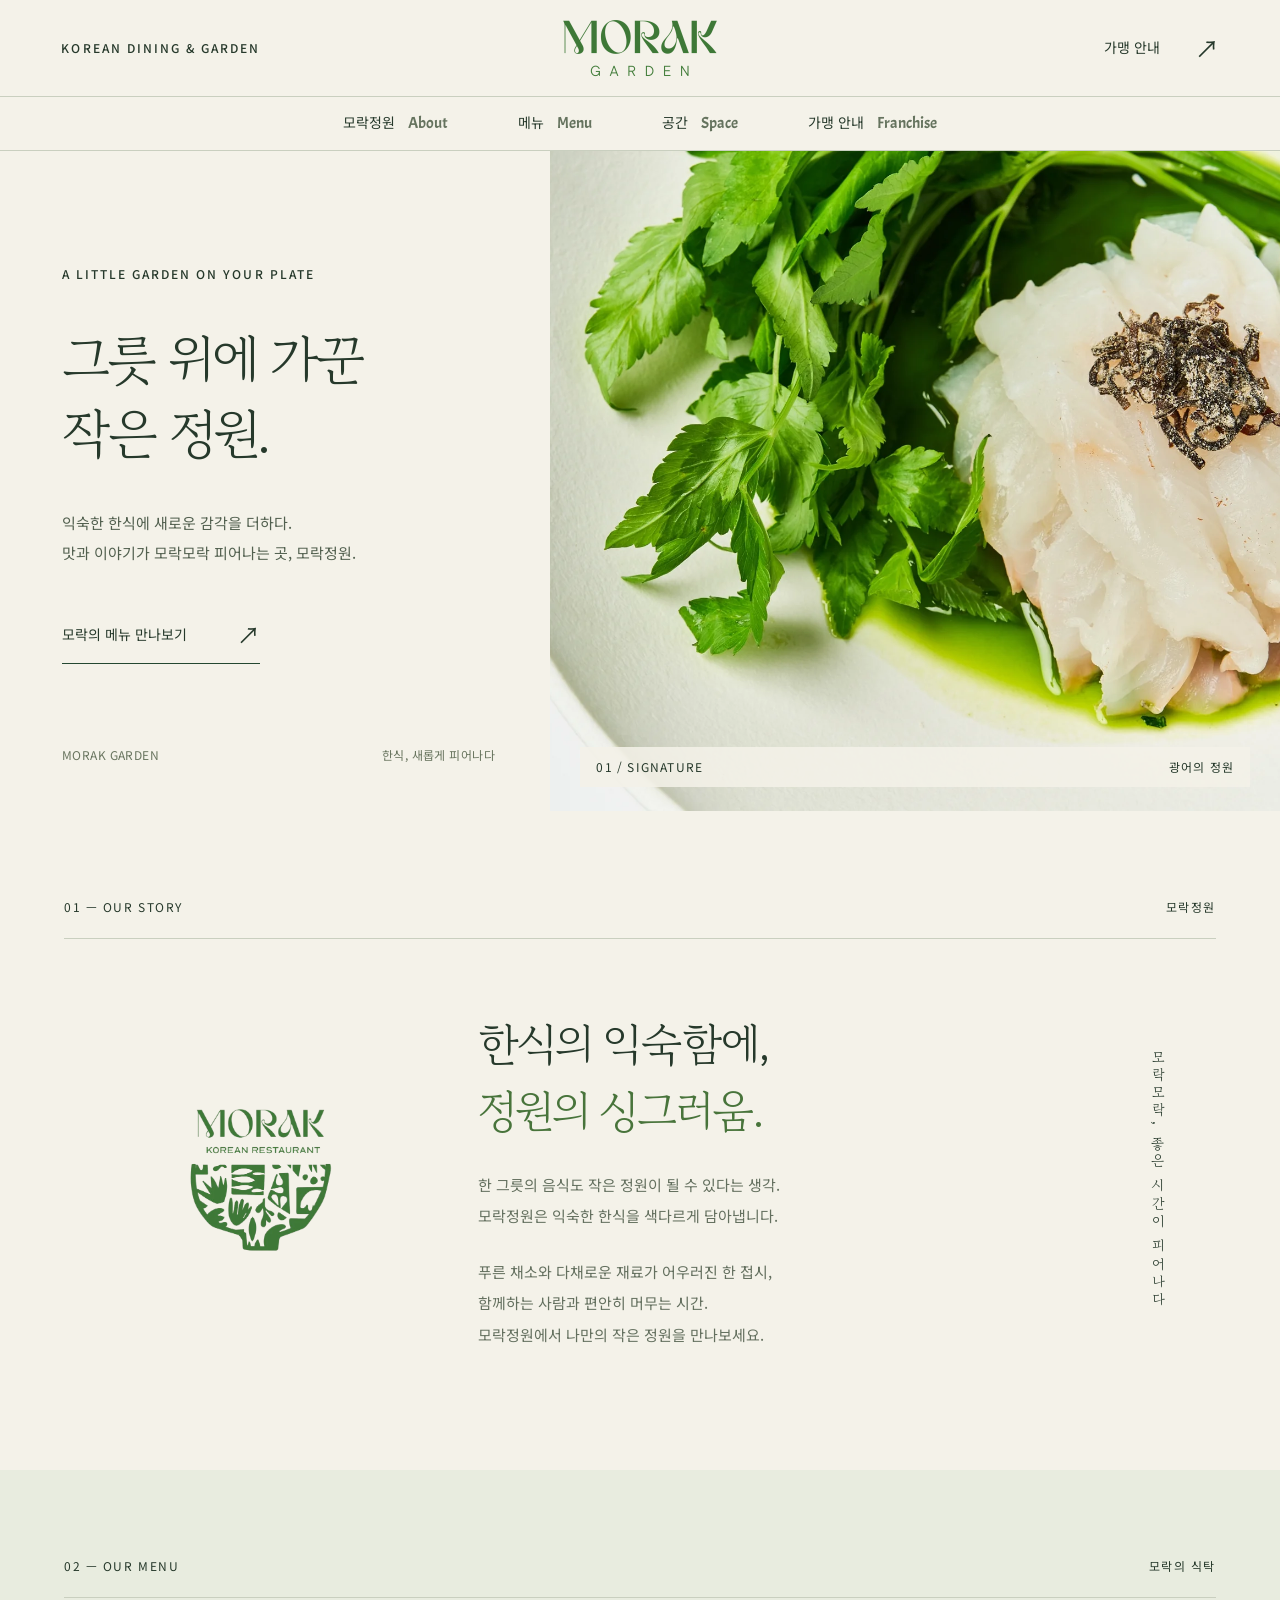
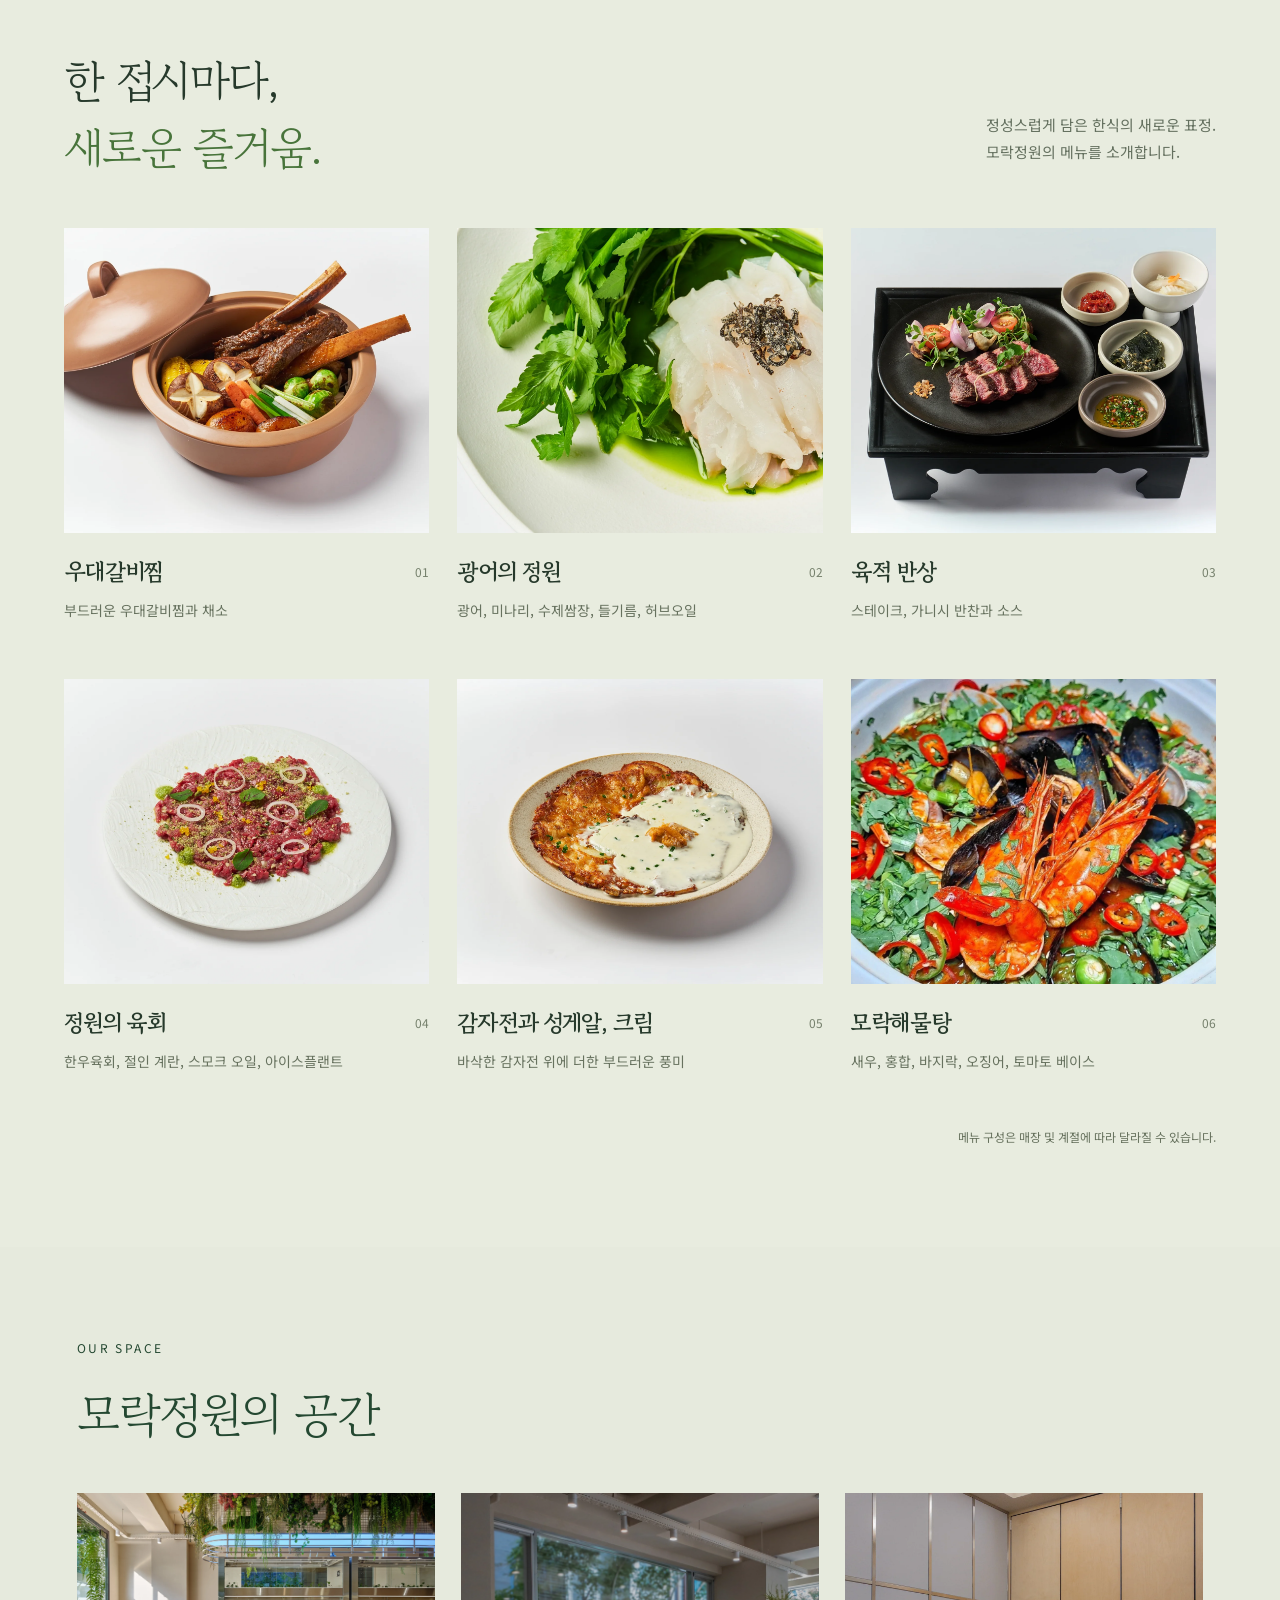
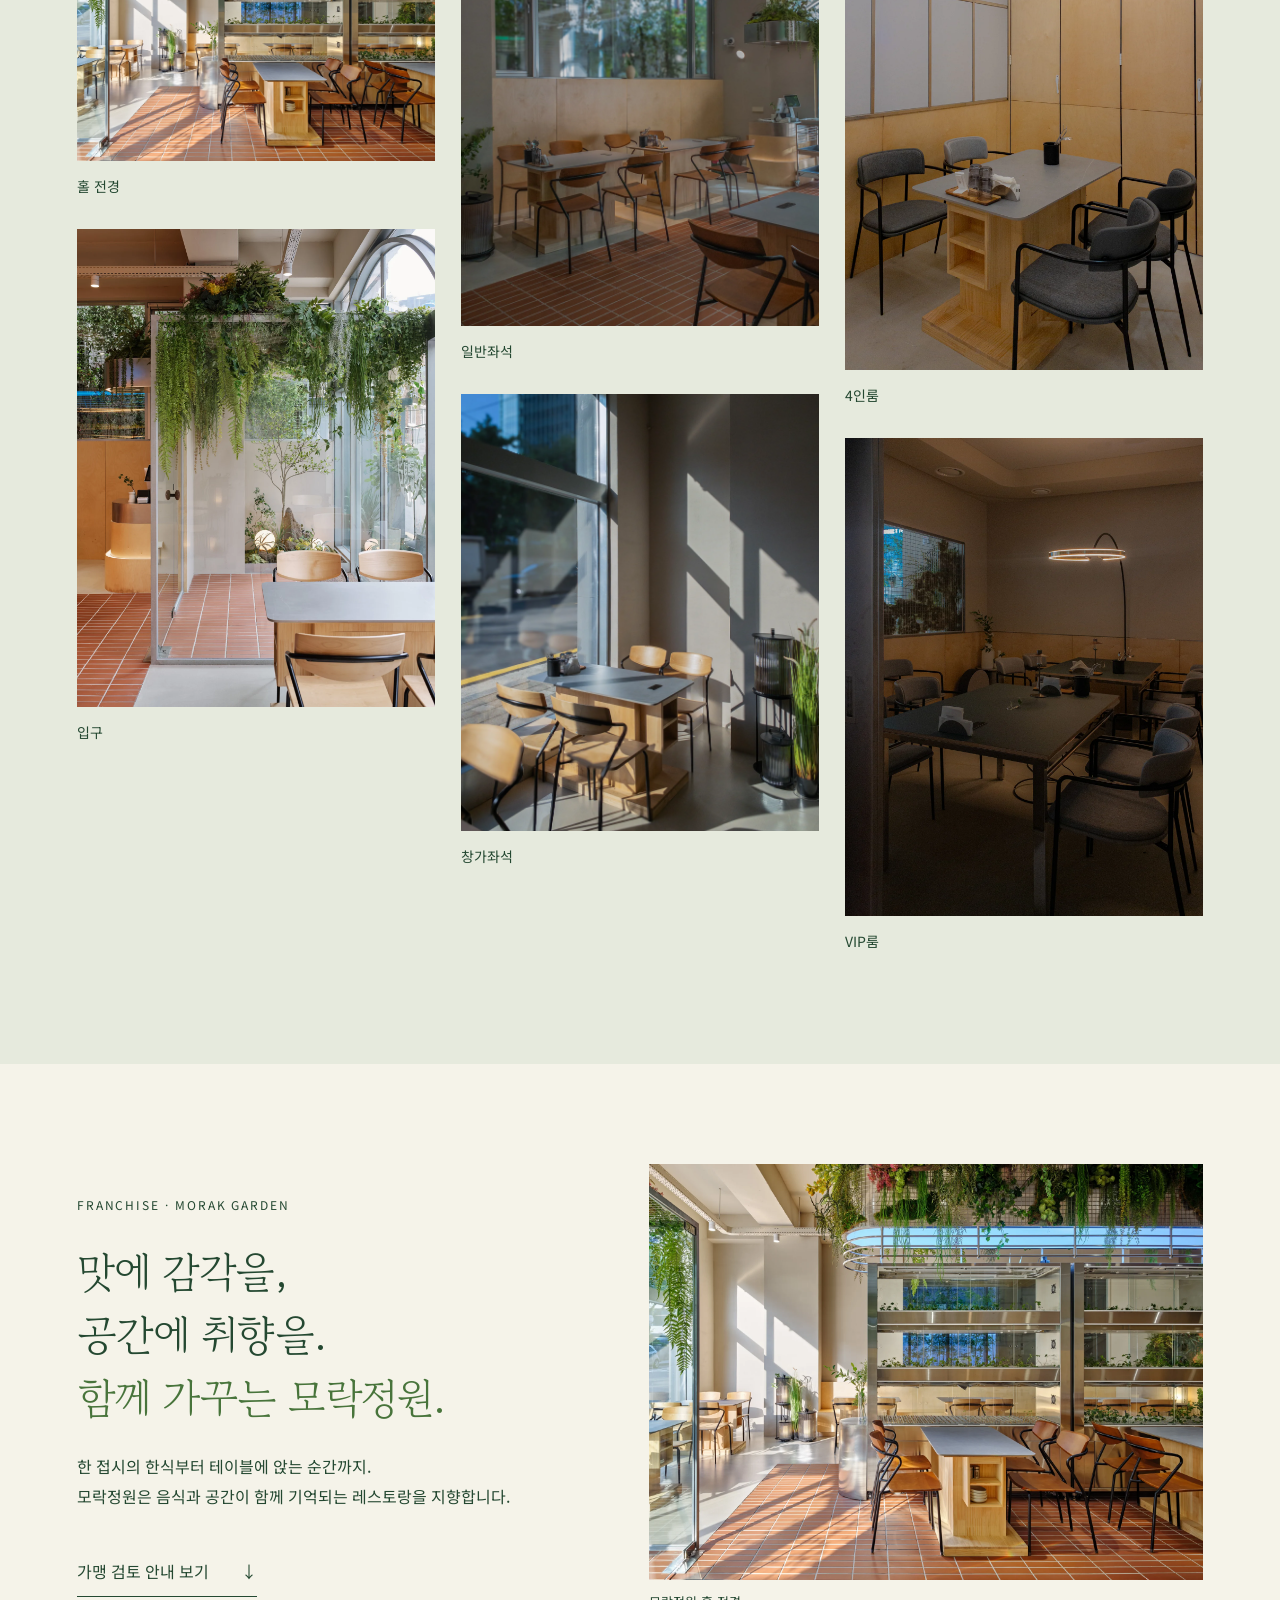
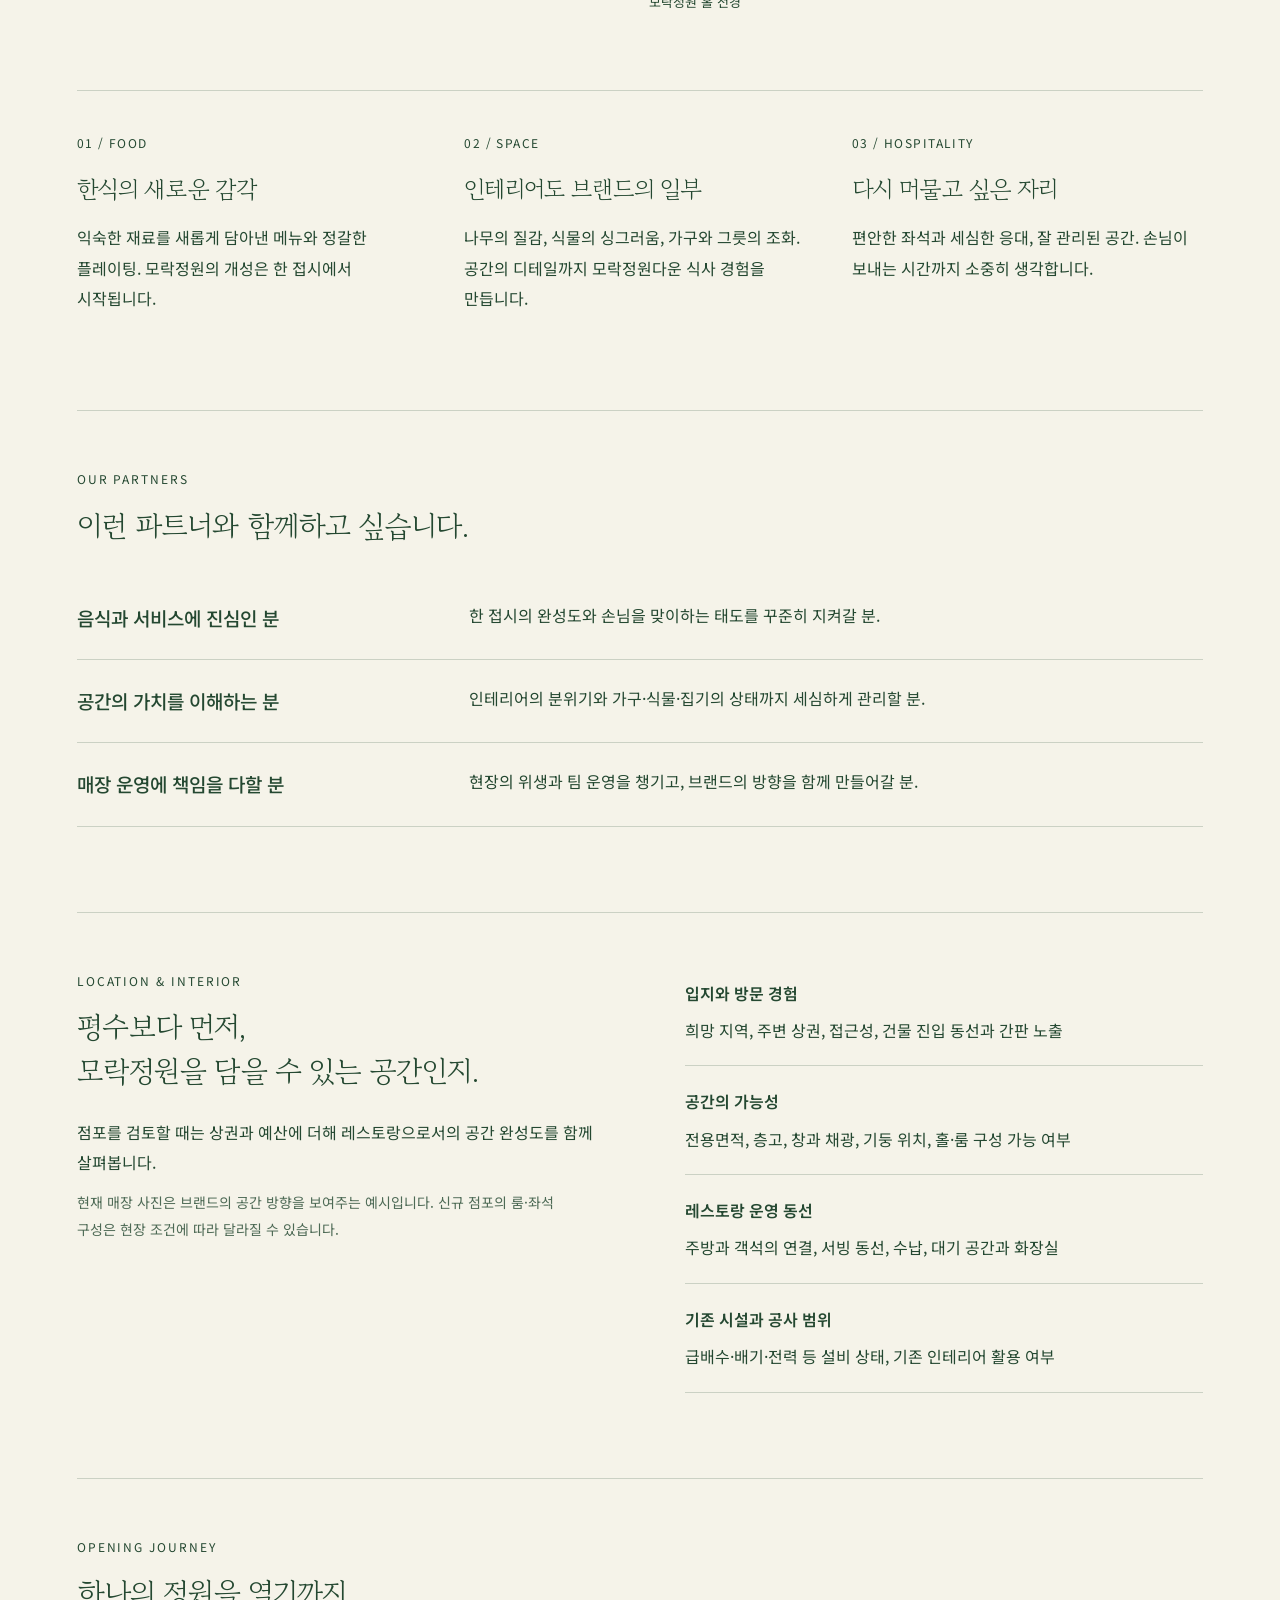
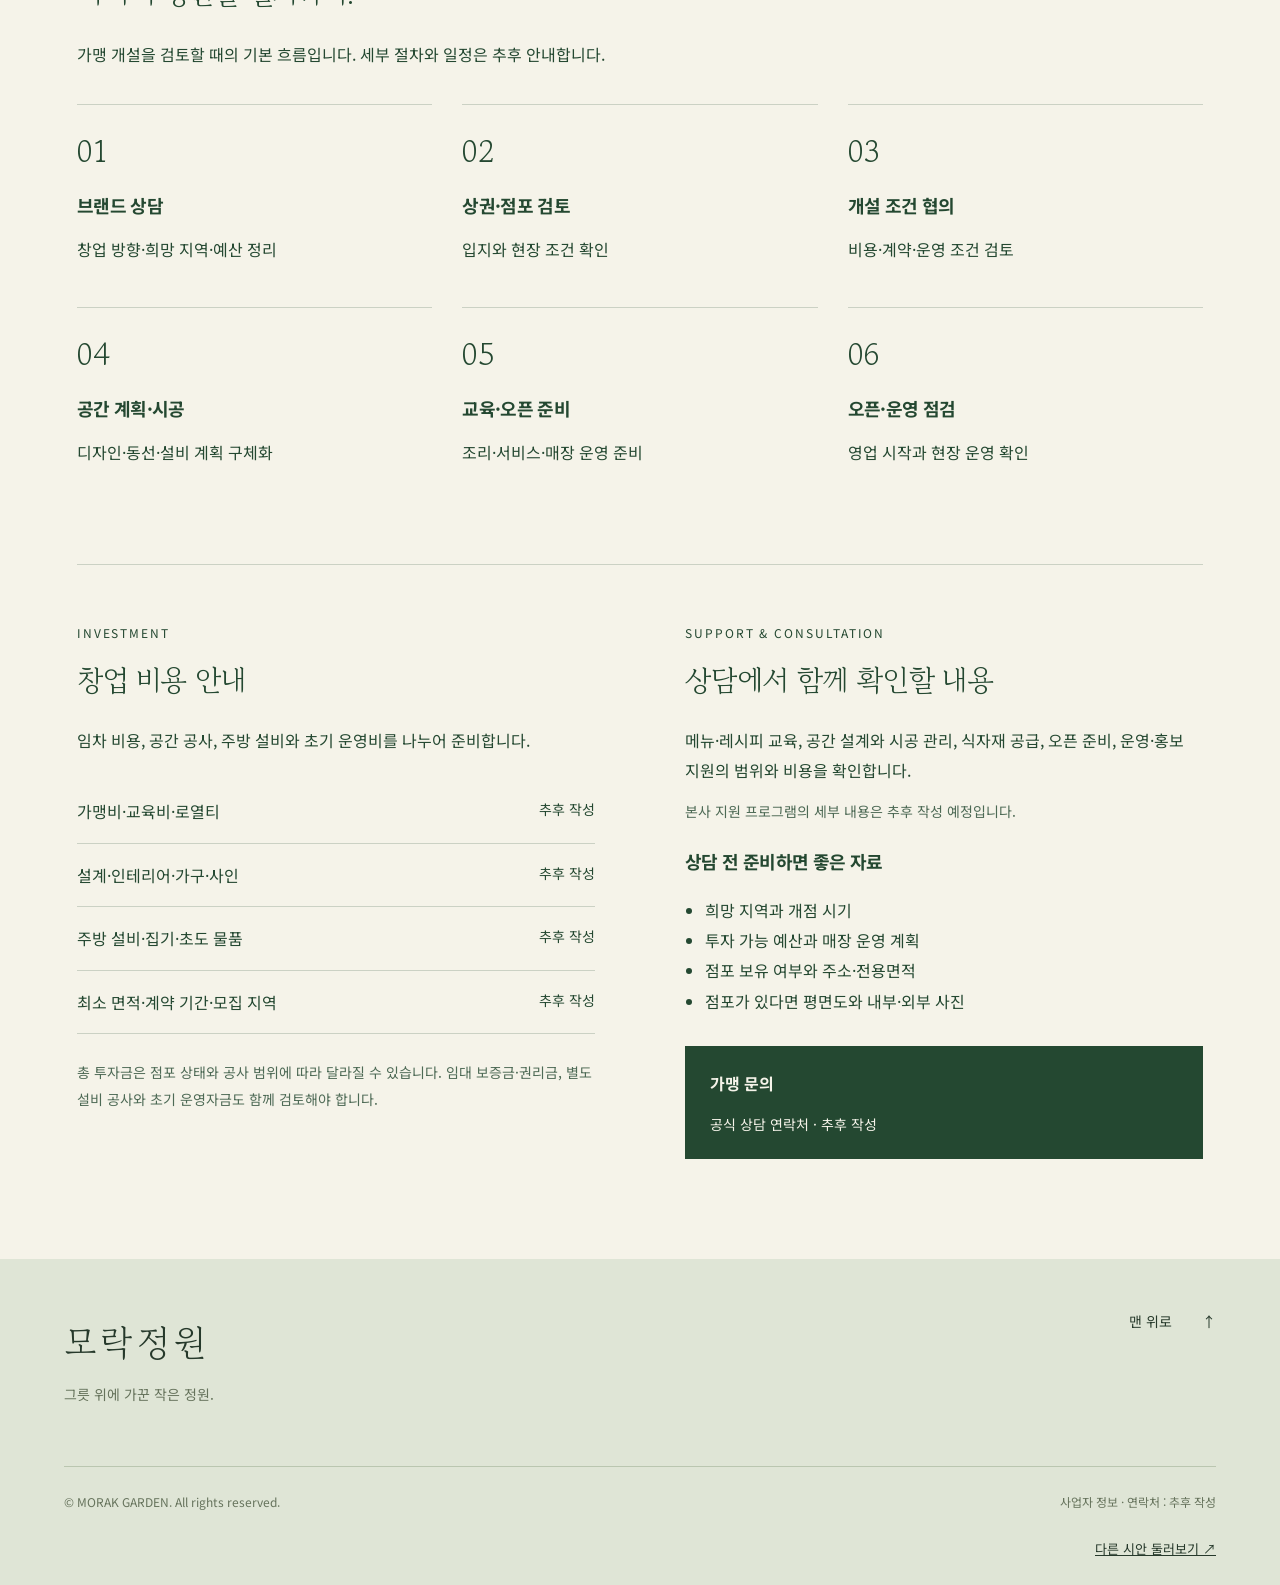
==== commit a7dbf56c: "Add design-led restaurant franchise guidance to all three concepts" ====
--- a/index.html
+++ b/index.html
@@ -8,7 +8,7 @@
 <link rel="preconnect" href="https://fonts.googleapis.com"><link rel="preconnect" href="https://fonts.gstatic.com" crossorigin>
 <link href="https://fonts.googleapis.com/css2?family=Gowun+Batang:wght@400;700&family=Noto+Sans+KR:wght@400;500;600&family=Acme&display=swap" rel="stylesheet">
 <link rel="stylesheet" href="style.css"><script src="main.js" defer></script>
-<link rel="stylesheet" href="designs/interiors.css"><script src="designs/spaces.js" defer></script></head>
+<link rel="stylesheet" href="designs/interiors.css"><script src="designs/spaces.js" defer></script><link rel="stylesheet" href="designs/franchise.css"></head>
 <body>
 <a class="skip" href="#main">본문 바로가기</a>
 <header class="header">
@@ -26,7 +26,14 @@
 <article class="dish"><div class="dish-image"><img src="assets/food-potato.webp" alt="크림을 곁들인 노릇한 감자전" width="1800" height="1200" loading="lazy"></div><div class="dish-title"><h3>감자전과 성게알, 크림</h3><span>05</span></div><p>바삭한 감자전 위에 더한 부드러운 풍미</p></article>
 <article class="dish"><div class="dish-image"><img src="assets/food-seafood.webp" alt="새우와 조개를 푸짐하게 담은 모락해물탕" width="1078" height="1072" loading="lazy"></div><div class="dish-title"><h3>모락해물탕</h3><span>06</span></div><p>새우, 홍합, 바지락, 오징어, 토마토 베이스</p></article>
 </div><p class="menu-note">메뉴 구성은 매장 및 계절에 따라 달라질 수 있습니다.</p></section>
-<section id="space" class="morak-spaces" aria-labelledby="space-title"><div class="morak-space-heading"><p>OUR SPACE</p><h2 id="space-title">모락정원의 공간</h2></div><div class="morak-space-gallery"><figure><a href="assets/space-hall.webp" target="_blank" rel="noopener" aria-label="홀 전경 사진 크게 보기"><img src="assets/space-hall.webp" alt="홀 전경" width="1800" height="1350" loading="lazy"></a><figcaption>홀 전경</figcaption></figure><figure><a href="assets/space-entrance.webp" target="_blank" rel="noopener" aria-label="입구 사진 크게 보기"><img src="assets/space-entrance.webp" alt="입구" width="1350" height="1800" loading="lazy"></a><figcaption>입구</figcaption></figure><figure><a href="assets/space-seating.webp" target="_blank" rel="noopener" aria-label="일반좌석 사진 크게 보기"><img src="assets/space-seating.webp" alt="일반좌석" width="1487" height="1800" loading="lazy"></a><figcaption>일반좌석</figcaption></figure><figure><a href="assets/space-window.webp" target="_blank" rel="noopener" aria-label="창가좌석 사진 크게 보기"><img src="assets/space-window.webp" alt="창가좌석" width="1477" height="1800" loading="lazy"></a><figcaption>창가좌석</figcaption></figure><figure><a href="assets/space-room-four.webp" target="_blank" rel="noopener" aria-label="4인룸 사진 크게 보기"><img src="assets/space-room-four.webp" alt="4인룸" width="1350" height="1800" loading="lazy"></a><figcaption>4인룸</figcaption></figure><figure><a href="assets/space-vip.webp" target="_blank" rel="noopener" aria-label="VIP룸 사진 크게 보기"><img src="assets/space-vip.webp" alt="VIP룸" width="1350" height="1800" loading="lazy"></a><figcaption>VIP룸</figcaption></figure></div></section><section id="franchise" class="franchise section"><div class="section-kicker"><span>04 — FRANCHISE</span><span>가맹 안내</span></div><div class="section-heading"><h2>모락정원의 다음 정원,<br><em>함께 만들어갑니다.</em></h2></div><div class="franchise-list"><div><span>01</span><h3>브랜드 경쟁력</h3><p>추후 작성</p></div><div><span>02</span><h3>창업 비용</h3><p>추후 작성</p></div><div><span>03</span><h3>가맹 개설 절차</h3><p>추후 작성</p></div><div><span>04</span><h3>본사 지원 시스템</h3><p>추후 작성</p></div><div><span>05</span><h3>가맹 문의</h3><p>추후 작성</p></div></div></section>
+<section id="space" class="morak-spaces" aria-labelledby="space-title"><div class="morak-space-heading"><p>OUR SPACE</p><h2 id="space-title">모락정원의 공간</h2></div><div class="morak-space-gallery"><figure><a href="assets/space-hall.webp" target="_blank" rel="noopener" aria-label="홀 전경 사진 크게 보기"><img src="assets/space-hall.webp" alt="홀 전경" width="1800" height="1350" loading="lazy"></a><figcaption>홀 전경</figcaption></figure><figure><a href="assets/space-entrance.webp" target="_blank" rel="noopener" aria-label="입구 사진 크게 보기"><img src="assets/space-entrance.webp" alt="입구" width="1350" height="1800" loading="lazy"></a><figcaption>입구</figcaption></figure><figure><a href="assets/space-seating.webp" target="_blank" rel="noopener" aria-label="일반좌석 사진 크게 보기"><img src="assets/space-seating.webp" alt="일반좌석" width="1487" height="1800" loading="lazy"></a><figcaption>일반좌석</figcaption></figure><figure><a href="assets/space-window.webp" target="_blank" rel="noopener" aria-label="창가좌석 사진 크게 보기"><img src="assets/space-window.webp" alt="창가좌석" width="1477" height="1800" loading="lazy"></a><figcaption>창가좌석</figcaption></figure><figure><a href="assets/space-room-four.webp" target="_blank" rel="noopener" aria-label="4인룸 사진 크게 보기"><img src="assets/space-room-four.webp" alt="4인룸" width="1350" height="1800" loading="lazy"></a><figcaption>4인룸</figcaption></figure><figure><a href="assets/space-vip.webp" target="_blank" rel="noopener" aria-label="VIP룸 사진 크게 보기"><img src="assets/space-vip.webp" alt="VIP룸" width="1350" height="1800" loading="lazy"></a><figcaption>VIP룸</figcaption></figure></div></section><section id="franchise" class="morak-partners" aria-labelledby="partner-title">
+<div class="partner-opening"><div class="partner-intro"><p class="partner-kicker">FRANCHISE · MORAK GARDEN</p><h2 id="partner-title">맛에 감각을,<br>공간에 취향을.<br><em>함께 가꾸는 모락정원.</em></h2><p class="partner-lead">한 접시의 한식부터 테이블에 앉는 순간까지.<br>모락정원은 음식과 공간이 함께 기억되는 레스토랑을 지향합니다.</p><a class="partner-link" href="#partner-guide">가맹 검토 안내 보기 <span aria-hidden="true">↓</span></a></div><figure class="partner-cover"><img src="assets/space-hall.webp" alt="식물과 나무 가구가 어우러진 모락정원 홀 전경" width="1800" height="1350" loading="lazy"><figcaption>모락정원 홀 전경</figcaption></figure></div>
+<div class="partner-values"><article><span>01 / FOOD</span><h3>한식의 새로운 감각</h3><p>익숙한 재료를 새롭게 담아낸 메뉴와 정갈한 플레이팅. 모락정원의 개성은 한 접시에서 시작됩니다.</p></article><article><span>02 / SPACE</span><h3>인테리어도 브랜드의 일부</h3><p>나무의 질감, 식물의 싱그러움, 가구와 그릇의 조화. 공간의 디테일까지 모락정원다운 식사 경험을 만듭니다.</p></article><article><span>03 / HOSPITALITY</span><h3>다시 머물고 싶은 자리</h3><p>편안한 좌석과 세심한 응대, 잘 관리된 공간. 손님이 보내는 시간까지 소중히 생각합니다.</p></article></div>
+<div id="partner-guide" class="partner-block"><div class="partner-heading"><p class="partner-kicker">OUR PARTNERS</p><h3>이런 파트너와 함께하고 싶습니다.</h3></div><ul class="partner-principles"><li><b>음식과 서비스에 진심인 분</b><span>한 접시의 완성도와 손님을 맞이하는 태도를 꾸준히 지켜갈 분.</span></li><li><b>공간의 가치를 이해하는 분</b><span>인테리어의 분위기와 가구·식물·집기의 상태까지 세심하게 관리할 분.</span></li><li><b>매장 운영에 책임을 다할 분</b><span>현장의 위생과 팀 운영을 챙기고, 브랜드의 방향을 함께 만들어갈 분.</span></li></ul></div>
+<div class="partner-block partner-location"><div class="partner-heading"><p class="partner-kicker">LOCATION & INTERIOR</p><h3>평수보다 먼저,<br>모락정원을 담을 수 있는 공간인지.</h3><p>점포를 검토할 때는 상권과 예산에 더해 레스토랑으로서의 공간 완성도를 함께 살펴봅니다.</p><p class="partner-note">현재 매장 사진은 브랜드의 공간 방향을 보여주는 예시입니다. 신규 점포의 룸·좌석 구성은 현장 조건에 따라 달라질 수 있습니다.</p></div><dl class="partner-checks"><div><dt>입지와 방문 경험</dt><dd>희망 지역, 주변 상권, 접근성, 건물 진입 동선과 간판 노출</dd></div><div><dt>공간의 가능성</dt><dd>전용면적, 층고, 창과 채광, 기둥 위치, 홀·룸 구성 가능 여부</dd></div><div><dt>레스토랑 운영 동선</dt><dd>주방과 객석의 연결, 서빙 동선, 수납, 대기 공간과 화장실</dd></div><div><dt>기존 시설과 공사 범위</dt><dd>급배수·배기·전력 등 설비 상태, 기존 인테리어 활용 여부</dd></div></dl></div>
+<div class="partner-block"><div class="partner-heading"><p class="partner-kicker">OPENING JOURNEY</p><h3>하나의 정원을 열기까지.</h3><p>가맹 개설을 검토할 때의 기본 흐름입니다. 세부 절차와 일정은 추후 안내합니다.</p></div><ol class="partner-steps"><li><span>01</span><h4>브랜드 상담</h4><p>창업 방향·희망 지역·예산 정리</p></li><li><span>02</span><h4>상권·점포 검토</h4><p>입지와 현장 조건 확인</p></li><li><span>03</span><h4>개설 조건 협의</h4><p>비용·계약·운영 조건 검토</p></li><li><span>04</span><h4>공간 계획·시공</h4><p>디자인·동선·설비 계획 구체화</p></li><li><span>05</span><h4>교육·오픈 준비</h4><p>조리·서비스·매장 운영 준비</p></li><li><span>06</span><h4>오픈·운영 점검</h4><p>영업 시작과 현장 운영 확인</p></li></ol></div>
+<div class="partner-block partner-detail-grid"><div><p class="partner-kicker">INVESTMENT</p><h3>창업 비용 안내</h3><p>임차 비용, 공간 공사, 주방 설비와 초기 운영비를 나누어 준비합니다.</p><dl class="partner-costs"><div><dt>가맹비·교육비·로열티</dt><dd>추후 작성</dd></div><div><dt>설계·인테리어·가구·사인</dt><dd>추후 작성</dd></div><div><dt>주방 설비·집기·초도 물품</dt><dd>추후 작성</dd></div><div><dt>최소 면적·계약 기간·모집 지역</dt><dd>추후 작성</dd></div></dl><p class="partner-note">총 투자금은 점포 상태와 공사 범위에 따라 달라질 수 있습니다. 임대 보증금·권리금, 별도 설비 공사와 초기 운영자금도 함께 검토해야 합니다.</p></div><div><p class="partner-kicker">SUPPORT & CONSULTATION</p><h3>상담에서 함께 확인할 내용</h3><p>메뉴·레시피 교육, 공간 설계와 시공 관리, 식자재 공급, 오픈 준비, 운영·홍보 지원의 범위와 비용을 확인합니다.</p><p class="partner-note">본사 지원 프로그램의 세부 내용은 추후 작성 예정입니다.</p><h4>상담 전 준비하면 좋은 자료</h4><ul class="partner-prep"><li>희망 지역과 개점 시기</li><li>투자 가능 예산과 매장 운영 계획</li><li>점포 보유 여부와 주소·전용면적</li><li>점포가 있다면 평면도와 내부·외부 사진</li></ul><div class="partner-contact"><b>가맹 문의</b><p>공식 상담 연락처 · 추후 작성</p></div></div></div>
+</section>
 </main>
 <footer><div class="footer-main"><div><div class="footer-logo">모락정원</div><p>그릇 위에 가꾼 작은 정원.</p></div><a href="#" class="top-link">맨 위로 <span aria-hidden="true">↑</span></a></div><div class="footer-bottom"><span>© MORAK GARDEN. All rights reserved.</span><span>사업자 정보 · 연락처 : 추후 작성</span></div><a class="compare-return" href="designs/">다른 시안 둘러보기 ↗</a></footer>
 </body></html>
--- a/designs/franchise.css
+++ b/designs/franchise.css
@@ -0,0 +1,4 @@
+.morak-partners{--partner-ink:#244831;--partner-line:#24483133;color:var(--partner-ink);background:#f5f3e9;padding:100px 6%;scroll-margin-top:100px;font-size:16px;line-height:1.9}
+.morak-partners *{box-sizing:border-box}.morak-partners h2,.morak-partners h3,.morak-partners h4{color:inherit;letter-spacing:-.035em}.morak-partners h2,.morak-partners h3{font-family:'Gowun Batang',serif;font-weight:400}.morak-partners h2{font-size:clamp(34px,3.3vw,58px);line-height:1.5;margin:22px 0}.morak-partners h2 em{font-style:normal}.morak-partners h3{font-size:clamp(25px,2.3vw,36px);line-height:1.5;margin:10px 0 24px}.morak-partners h4{font-size:18px;margin:20px 0 10px}.morak-partners p{font-size:16px;line-height:1.9;margin:12px 0}.morak-partners .partner-kicker{font-size:12px;letter-spacing:.16em}.partner-opening{display:grid;grid-template-columns:1fr 1.1fr;gap:6%;align-items:center}.partner-cover{margin:0}.partner-cover img{display:block;width:100%;height:auto}.partner-cover figcaption{font-size:13px;margin-top:10px}.partner-link{display:inline-flex;gap:32px;margin-top:22px;padding:10px 0;border-bottom:1px solid currentColor;text-decoration:none;color:inherit}.partner-values{display:grid;grid-template-columns:repeat(3,minmax(0,1fr));gap:36px;margin-top:75px;padding-top:35px;border-top:1px solid var(--partner-line)}.partner-values article>span{font-size:12px;letter-spacing:.12em}.partner-values h3{font-size:24px;margin:15px 0}.partner-block{margin-top:85px;padding-top:45px;border-top:1px solid var(--partner-line);scroll-margin-top:110px}.partner-principles{list-style:none;margin:30px 0 0;padding:0}.partner-principles li{display:grid;grid-template-columns:1fr 2fr;gap:25px;padding:23px 0;border-bottom:1px solid var(--partner-line)}.partner-principles b{font-size:19px;font-weight:500}.partner-location{display:grid;grid-template-columns:1fr 1fr;gap:8%}.partner-checks{margin:0}.partner-checks>div{padding:20px 0;border-bottom:1px solid var(--partner-line)}.partner-checks dt{font-weight:600;margin-bottom:7px}.partner-checks dd{margin:0}.morak-partners .partner-note{font-size:14px;opacity:.8}.partner-steps{display:grid;grid-template-columns:repeat(3,minmax(0,1fr));gap:30px;list-style:none;padding:0;margin:35px 0 0}.partner-steps li{border-top:1px solid var(--partner-line);padding-top:18px}.partner-steps li>span{font-family:'Gowun Batang',serif;font-size:30px}.partner-steps h4{margin-top:8px}.partner-detail-grid{display:grid;grid-template-columns:1fr 1fr;gap:8%}.partner-costs{margin:25px 0}.partner-costs>div{display:flex;justify-content:space-between;gap:15px;padding:16px 0;border-bottom:1px solid var(--partner-line)}.partner-costs dd{margin:0;white-space:nowrap;font-size:14px}.partner-prep{padding-left:20px}.partner-contact{margin-top:30px;padding:22px 25px;background:#244831;color:#f5f3e9}.partner-contact p{font-size:14px;margin-bottom:0}body:has(.cinema-hero) .morak-partners{--partner-ink:#e7ebdd;--partner-line:#e7ebdd33;background:#132b22}body:has(.cinema-hero) .partner-contact{background:#e7ebdd;color:#132b22}body:has(.editorial-hero) .partner-opening{align-items:start}
+@media(max-width:900px){.partner-opening,.partner-location,.partner-detail-grid{grid-template-columns:1fr;gap:36px}.partner-values{gap:22px}.partner-values h3{font-size:22px}}
+@media(max-width:600px){.morak-partners{padding:60px 6%}.partner-values{grid-template-columns:1fr;margin-top:45px;gap:26px}.partner-block{margin-top:55px;padding-top:30px}.partner-principles li{grid-template-columns:1fr;gap:8px}.partner-steps{grid-template-columns:1fr 1fr;gap:24px 20px}.partner-steps h4{font-size:17px}.partner-steps p{font-size:14px}.partner-costs dt{max-width:72%}.partner-detail-grid{gap:42px}}
